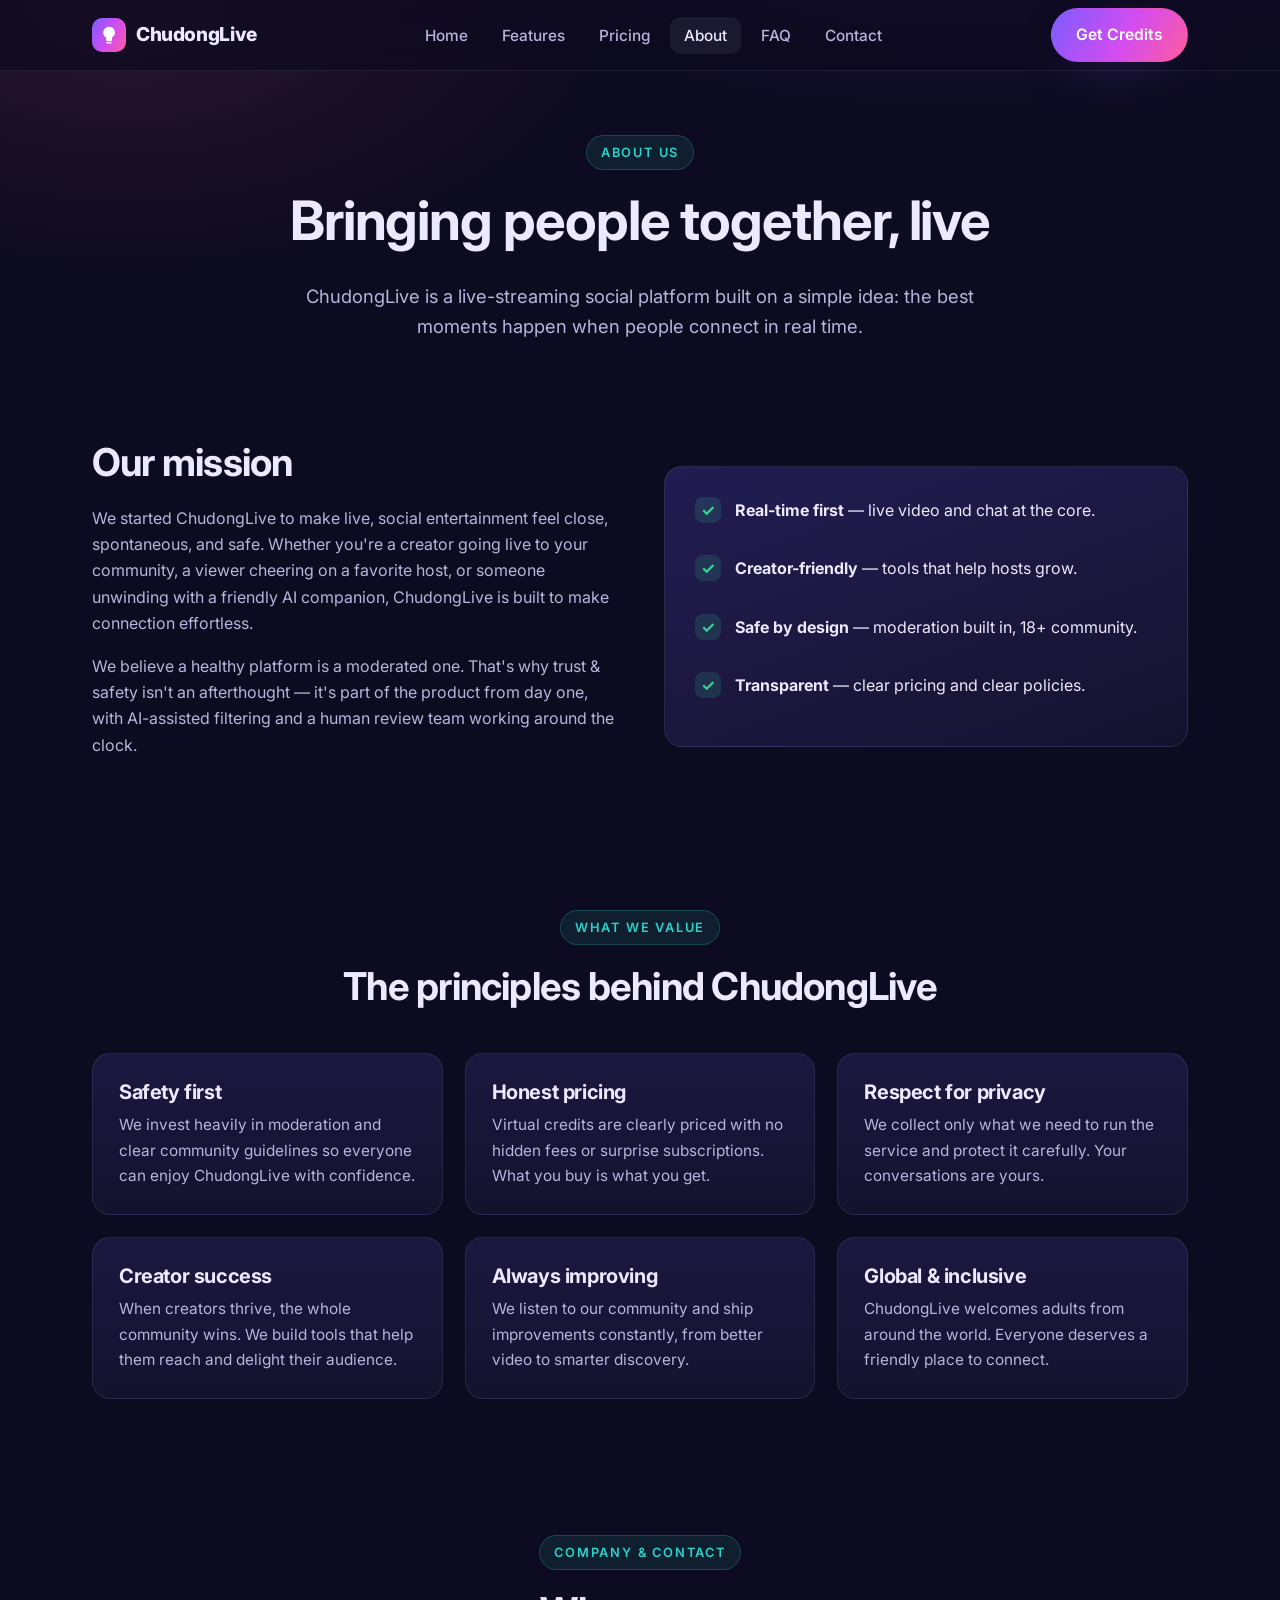
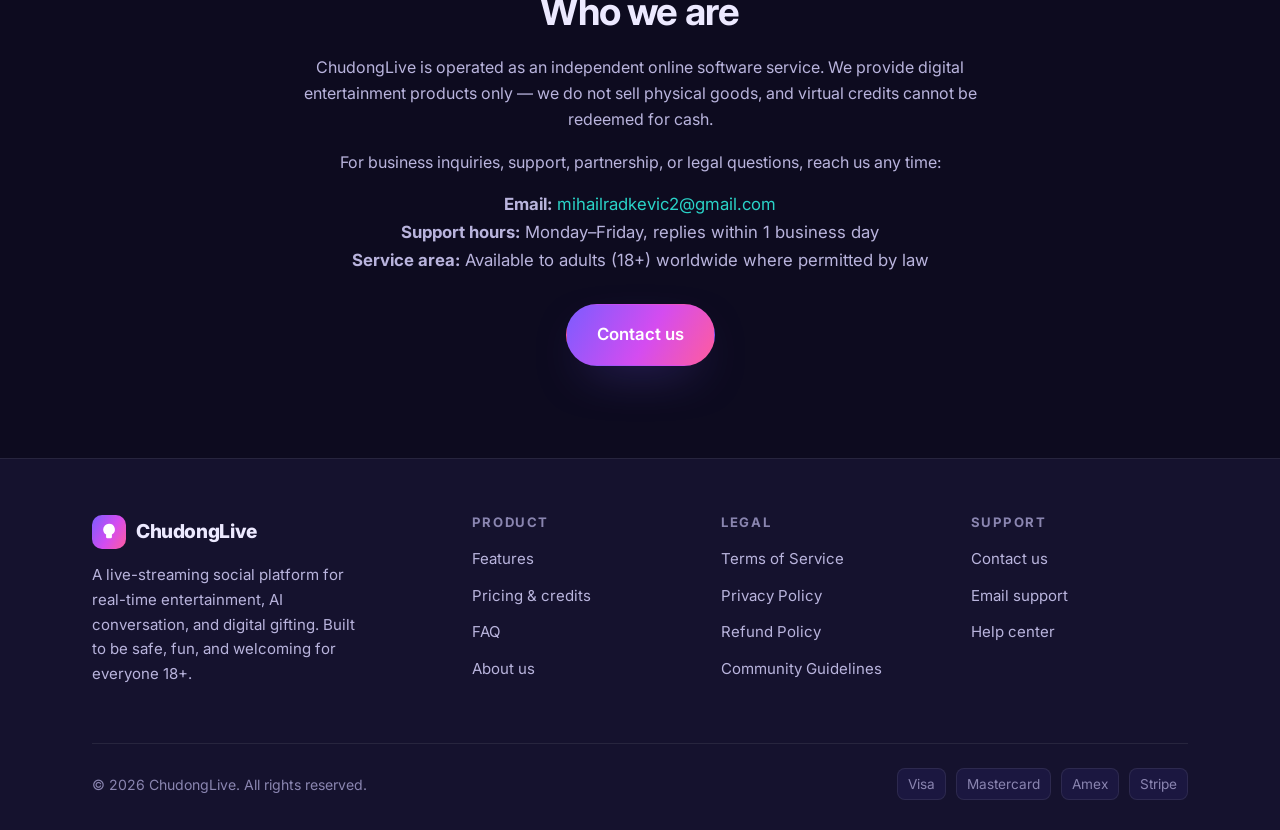
==== about.html @ c027ef61 "Initial commit: ChudongLive live-streaming platform website Static website for Stripe account review" ====
<!DOCTYPE html>
<html lang="en">
<head>
  <meta charset="UTF-8" />
  <meta name="viewport" content="width=device-width, initial-scale=1.0" />
  <title>About — ChudongLive</title>
  <meta name="description" content="Learn about ChudongLive — our mission to make live, social entertainment safe, fun, and welcoming, and how our virtual credit economy works." />
  <link rel="preconnect" href="https://fonts.googleapis.com" />
  <link rel="preconnect" href="https://fonts.gstatic.com" crossorigin />
  <link href="https://fonts.googleapis.com/css2?family=Inter:wght@400;500;600;700;800&display=swap" rel="stylesheet" />
  <link rel="stylesheet" href="css/styles.css" />
  <link rel="icon" href="assets/favicon.svg" type="image/svg+xml" />
</head>
<body>
  <header class="site-header">
    <div class="container">
      <nav class="nav">
        <a class="brand" href="index.html"><span class="logo-mark"><svg viewBox="0 0 24 24" fill="none"><path d="M12 2a7 7 0 0 0-7 7c0 2.6 1.4 4.9 3.5 6.1V18a1.5 1.5 0 0 0 1.5 1.5h4A1.5 1.5 0 0 0 15.5 18v-2.9A7 7 0 0 0 12 2Z" fill="#fff"/><path d="M9.5 21.5h5" stroke="#fff" stroke-width="1.6" stroke-linecap="round"/></svg></span>ChudongLive</a>
        <ul class="nav-links">
          <li><a href="index.html">Home</a></li>
          <li><a href="features.html">Features</a></li>
          <li><a href="pricing.html">Pricing</a></li>
          <li><a href="about.html">About</a></li>
          <li><a href="faq.html">FAQ</a></li>
          <li><a href="contact.html">Contact</a></li>
        </ul>
        <div class="nav-cta"><a href="pricing.html" class="btn btn-primary">Get Credits</a></div>
        <button class="nav-toggle" aria-label="Toggle menu"><svg viewBox="0 0 24 24" fill="none"><path d="M4 7h16M4 12h16M4 17h16" stroke="currentColor" stroke-width="2" stroke-linecap="round"/></svg></button>
      </nav>
    </div>
  </header>

  <section class="page-hero">
    <div class="container">
      <span class="eyebrow">About us</span>
      <h1>Bringing people together, live</h1>
      <p class="lead">ChudongLive is a live-streaming social platform built on a simple idea: the best moments happen when people connect in real time.</p>
    </div>
  </section>

  <section class="section-sm">
    <div class="container split">
      <div>
        <h2>Our mission</h2>
        <p>We started ChudongLive to make live, social entertainment feel close, spontaneous, and safe. Whether you're a creator going live to your community, a viewer cheering on a favorite host, or someone unwinding with a friendly AI companion, ChudongLive is built to make connection effortless.</p>
        <p>We believe a healthy platform is a moderated one. That's why trust &amp; safety isn't an afterthought — it's part of the product from day one, with AI-assisted filtering and a human review team working around the clock.</p>
      </div>
      <div class="feature-visual">
        <div class="value-row"><span class="check">✓</span><div><strong>Real-time first</strong> — live video and chat at the core.</div></div>
        <div class="value-row"><span class="check">✓</span><div><strong>Creator-friendly</strong> — tools that help hosts grow.</div></div>
        <div class="value-row"><span class="check">✓</span><div><strong>Safe by design</strong> — moderation built in, 18+ community.</div></div>
        <div class="value-row"><span class="check">✓</span><div><strong>Transparent</strong> — clear pricing and clear policies.</div></div>
      </div>
    </div>
  </section>

  <section class="section">
    <div class="container">
      <div class="center"><span class="eyebrow">What we value</span><h2>The principles behind ChudongLive</h2></div>
      <div class="grid grid-3" style="margin-top:44px">
        <div class="card"><h3>Safety first</h3><p>We invest heavily in moderation and clear community guidelines so everyone can enjoy ChudongLive with confidence.</p></div>
        <div class="card"><h3>Honest pricing</h3><p>Virtual credits are clearly priced with no hidden fees or surprise subscriptions. What you buy is what you get.</p></div>
        <div class="card"><h3>Respect for privacy</h3><p>We collect only what we need to run the service and protect it carefully. Your conversations are yours.</p></div>
        <div class="card"><h3>Creator success</h3><p>When creators thrive, the whole community wins. We build tools that help them reach and delight their audience.</p></div>
        <div class="card"><h3>Always improving</h3><p>We listen to our community and ship improvements constantly, from better video to smarter discovery.</p></div>
        <div class="card"><h3>Global &amp; inclusive</h3><p>ChudongLive welcomes adults from around the world. Everyone deserves a friendly place to connect.</p></div>
      </div>
    </div>
  </section>

  <section class="section-sm">
    <div class="container">
      <div class="center" style="max-width:720px;margin:0 auto">
        <span class="eyebrow">Company &amp; contact</span>
        <h2>Who we are</h2>
        <p>ChudongLive is operated as an independent online software service. We provide digital entertainment products only — we do not sell physical goods, and virtual credits cannot be redeemed for cash.</p>
        <p>For business inquiries, support, partnership, or legal questions, reach us any time:</p>
        <p style="font-size:1.05rem"><strong>Email:</strong> <a href="mailto:mihailradkevic2@gmail.com">mihailradkevic2@gmail.com</a><br>
        <strong>Support hours:</strong> Monday–Friday, replies within 1 business day<br>
        <strong>Service area:</strong> Available to adults (18+) worldwide where permitted by law</p>
        <a href="contact.html" class="btn btn-primary btn-lg" style="margin-top:14px">Contact us</a>
      </div>
    </div>
  </section>

  <footer class="site-footer">
    <div class="container">
      <div class="footer-grid">
        <div>
          <a class="brand" href="index.html" style="margin-bottom:14px"><span class="logo-mark"><svg viewBox="0 0 24 24" fill="none"><path d="M12 2a7 7 0 0 0-7 7c0 2.6 1.4 4.9 3.5 6.1V18a1.5 1.5 0 0 0 1.5 1.5h4A1.5 1.5 0 0 0 15.5 18v-2.9A7 7 0 0 0 12 2Z" fill="#fff"/></svg></span>ChudongLive</a>
          <p>A live-streaming social platform for real-time entertainment, AI conversation, and digital gifting. Built to be safe, fun, and welcoming for everyone 18+.</p>
        </div>
        <div><h4>Product</h4><ul><li><a href="features.html">Features</a></li><li><a href="pricing.html">Pricing &amp; credits</a></li><li><a href="faq.html">FAQ</a></li><li><a href="about.html">About us</a></li></ul></div>
        <div><h4>Legal</h4><ul><li><a href="terms.html">Terms of Service</a></li><li><a href="privacy.html">Privacy Policy</a></li><li><a href="refund.html">Refund Policy</a></li><li><a href="guidelines.html">Community Guidelines</a></li></ul></div>
        <div><h4>Support</h4><ul><li><a href="contact.html">Contact us</a></li><li><a href="mailto:mihailradkevic2@gmail.com">Email support</a></li><li><a href="faq.html">Help center</a></li></ul></div>
      </div>
      <div class="footer-bottom">
        <p>© <span data-year>2026</span> ChudongLive. All rights reserved.</p>
        <div class="pay"><span>Visa</span><span>Mastercard</span><span>Amex</span><span>Stripe</span></div>
      </div>
    </div>
  </footer>
  <script src="js/main.js"></script>
</body>
</html>
---- css/styles.css ----
/* ==========================================================================
   LumiLive — global styles
   ========================================================================== */

:root {
  --bg:        #0d0b1f;
  --bg-soft:   #15122e;
  --surface:   #1b1740;
  --surface-2: #221d52;
  --border:    rgba(255, 255, 255, 0.08);
  --text:      #ece9ff;
  --text-soft: #b9b4dd;
  --muted:     #8a85b0;
  --brand:     #7c5cff;
  --brand-2:   #d44cf0;
  --accent:    #2ad3c8;
  --pink:      #ff5c9d;
  --gold:      #ffce5c;
  --success:   #36d39a;
  --danger:    #ff6b6b;
  --grad:      linear-gradient(120deg, #7c5cff 0%, #d44cf0 55%, #ff5c9d 100%);
  --grad-soft: linear-gradient(120deg, rgba(124,92,255,.16), rgba(212,76,240,.16));
  --radius:    18px;
  --radius-sm: 12px;
  --shadow:    0 18px 50px -22px rgba(124, 92, 255, .55);
  --maxw:      1140px;
  --font: "Inter", system-ui, -apple-system, "Segoe UI", Roboto, Helvetica, Arial, sans-serif;
}

* { box-sizing: border-box; }

html { scroll-behavior: smooth; }

body {
  margin: 0;
  font-family: var(--font);
  background: radial-gradient(1200px 600px at 75% -10%, rgba(124,92,255,.22), transparent 60%),
              radial-gradient(900px 500px at 10% 0%, rgba(255,92,157,.12), transparent 55%),
              var(--bg);
  color: var(--text);
  line-height: 1.65;
  -webkit-font-smoothing: antialiased;
}

a { color: var(--accent); text-decoration: none; }
a:hover { text-decoration: underline; }

img { max-width: 100%; display: block; }

h1, h2, h3, h4 { line-height: 1.2; margin: 0 0 .5em; font-weight: 700; letter-spacing: -.02em; }
h1 { font-size: clamp(2.1rem, 5vw, 3.4rem); }
h2 { font-size: clamp(1.6rem, 3.4vw, 2.4rem); }
h3 { font-size: 1.25rem; }
p  { margin: 0 0 1rem; color: var(--text-soft); }

.container { width: 100%; max-width: var(--maxw); margin: 0 auto; padding: 0 22px; }
.section { padding: 84px 0; }
.section-sm { padding: 52px 0; }
.center { text-align: center; }
.muted { color: var(--muted); }
.lead { font-size: 1.15rem; color: var(--text-soft); max-width: 680px; }
.center .lead { margin-left: auto; margin-right: auto; }

.eyebrow {
  display: inline-block;
  font-size: .8rem; font-weight: 600; letter-spacing: .14em; text-transform: uppercase;
  color: var(--accent);
  background: rgba(42, 211, 200, .1);
  border: 1px solid rgba(42, 211, 200, .22);
  padding: 6px 14px; border-radius: 999px; margin-bottom: 18px;
}

.gradient-text {
  background: var(--grad);
  -webkit-background-clip: text; background-clip: text; color: transparent;
}

/* ---------- Buttons ---------- */
.btn {
  display: inline-flex; align-items: center; gap: 8px;
  font-weight: 600; font-size: .98rem;
  padding: 13px 24px; border-radius: 999px;
  border: 1px solid transparent; cursor: pointer;
  transition: transform .15s ease, box-shadow .2s ease, background .2s ease;
  text-decoration: none;
}
.btn:hover { text-decoration: none; transform: translateY(-2px); }
.btn-primary { background: var(--grad); color: #fff; box-shadow: var(--shadow); }
.btn-ghost { background: rgba(255,255,255,.04); color: var(--text); border-color: var(--border); }
.btn-ghost:hover { background: rgba(255,255,255,.08); }
.btn-lg { padding: 16px 30px; font-size: 1.05rem; }
.btn-block { display: flex; width: 100%; justify-content: center; }

/* ---------- Header ---------- */
.site-header {
  position: sticky; top: 0; z-index: 50;
  backdrop-filter: blur(14px);
  background: rgba(13, 11, 31, .72);
  border-bottom: 1px solid var(--border);
}
.nav { display: flex; align-items: center; justify-content: space-between; height: 70px; }
.brand { display: flex; align-items: center; gap: 10px; font-weight: 800; font-size: 1.2rem; color: var(--text); letter-spacing: -.02em; }
.brand:hover { text-decoration: none; }
.brand .logo-mark {
  width: 34px; height: 34px; border-radius: 10px; background: var(--grad);
  display: grid; place-items: center; box-shadow: var(--shadow);
}
.brand .logo-mark svg { width: 20px; height: 20px; }
.nav-links { display: flex; align-items: center; gap: 6px; list-style: none; margin: 0; padding: 0; }
.nav-links a {
  color: var(--text-soft); padding: 9px 14px; border-radius: 10px; font-weight: 500; font-size: .96rem;
}
.nav-links a:hover { color: var(--text); background: rgba(255,255,255,.05); text-decoration: none; }
.nav-cta { display: flex; align-items: center; gap: 10px; }
.nav-toggle { display: none; background: none; border: 0; color: var(--text); cursor: pointer; padding: 8px; }
.nav-toggle svg { width: 26px; height: 26px; }

/* ---------- Hero ---------- */
.hero { padding: 76px 0 64px; position: relative; overflow: hidden; }
.hero-grid { display: grid; grid-template-columns: 1.05fr .95fr; gap: 56px; align-items: center; }
.hero h1 { margin-bottom: 18px; }
.hero p.lead { margin-bottom: 28px; }
.hero-cta { display: flex; gap: 14px; flex-wrap: wrap; margin-bottom: 26px; }
.hero-stats { display: flex; gap: 30px; flex-wrap: wrap; }
.hero-stats .stat strong { display: block; font-size: 1.5rem; color: var(--text); }
.hero-stats .stat span { font-size: .85rem; color: var(--muted); }

.phone-mock {
  position: relative; width: 300px; max-width: 100%; margin: 0 auto;
  border-radius: 34px; padding: 14px;
  background: linear-gradient(160deg, #2a2358, #171338);
  border: 1px solid var(--border);
  box-shadow: 0 40px 80px -30px rgba(124,92,255,.6);
}
.phone-screen {
  border-radius: 24px; overflow: hidden; background: #0b0920; aspect-ratio: 9/18;
  display: flex; flex-direction: column; position: relative;
}
.phone-live {
  flex: 1; background:
    radial-gradient(120px 120px at 60% 35%, rgba(255,92,157,.5), transparent 70%),
    radial-gradient(160px 160px at 30% 70%, rgba(124,92,255,.45), transparent 70%),
    linear-gradient(180deg, #241a48, #120e2c);
  position: relative; padding: 14px;
}
.live-badge {
  display: inline-flex; align-items: center; gap: 6px; background: var(--pink); color: #fff;
  font-size: .68rem; font-weight: 700; padding: 4px 9px; border-radius: 999px; letter-spacing: .04em;
}
.live-badge::before { content: ""; width: 7px; height: 7px; border-radius: 50%; background: #fff; }
.viewers { float: right; font-size: .72rem; background: rgba(0,0,0,.4); padding: 4px 9px; border-radius: 999px; color: #fff; }
.gift-bubbles { position: absolute; bottom: 70px; left: 14px; display: flex; flex-direction: column; gap: 8px; }
.gift-bubbles span {
  background: rgba(0,0,0,.42); border: 1px solid var(--border); color: #fff;
  font-size: .7rem; padding: 5px 10px; border-radius: 999px; backdrop-filter: blur(4px);
}
.phone-bar {
  display: flex; align-items: center; gap: 8px; padding: 12px 14px; background: rgba(0,0,0,.35);
}
.phone-bar .pill { flex: 1; height: 30px; border-radius: 999px; background: rgba(255,255,255,.1); }
.phone-bar .send { width: 30px; height: 30px; border-radius: 50%; background: var(--grad); }

/* ---------- Marquee ---------- */
.trust { border-top: 1px solid var(--border); border-bottom: 1px solid var(--border); background: rgba(255,255,255,.015); }
.trust .container { display: flex; align-items: center; justify-content: space-between; gap: 24px; flex-wrap: wrap; padding-top: 22px; padding-bottom: 22px; }
.trust span { color: var(--muted); font-size: .92rem; }
.trust .badges { display: flex; gap: 26px; flex-wrap: wrap; align-items: center; }
.trust .badges b { color: var(--text-soft); font-weight: 600; display: inline-flex; gap: 8px; align-items: center; }

/* ---------- Cards / grids ---------- */
.grid { display: grid; gap: 22px; }
.grid-2 { grid-template-columns: repeat(2, 1fr); }
.grid-3 { grid-template-columns: repeat(3, 1fr); }
.grid-4 { grid-template-columns: repeat(4, 1fr); }

.card {
  background: linear-gradient(180deg, var(--surface), var(--bg-soft));
  border: 1px solid var(--border); border-radius: var(--radius);
  padding: 26px; transition: transform .2s ease, border-color .2s ease;
}
.card:hover { transform: translateY(-4px); border-color: rgba(124,92,255,.4); }
.card .icon {
  width: 48px; height: 48px; border-radius: 12px; display: grid; place-items: center;
  background: var(--grad-soft); border: 1px solid var(--border); margin-bottom: 16px;
}
.card .icon svg { width: 24px; height: 24px; color: var(--accent); }
.card h3 { margin-bottom: 8px; }
.card p { margin: 0; font-size: .96rem; }

/* ---------- Steps ---------- */
.steps { counter-reset: step; }
.step { position: relative; padding-left: 58px; }
.step::before {
  counter-increment: step; content: counter(step);
  position: absolute; left: 0; top: 0; width: 40px; height: 40px; border-radius: 12px;
  background: var(--grad); color: #fff; font-weight: 700; display: grid; place-items: center;
}

/* ---------- Pricing ---------- */
.price-grid { display: grid; grid-template-columns: repeat(4, 1fr); gap: 20px; }
.price-card {
  background: linear-gradient(180deg, var(--surface), var(--bg-soft));
  border: 1px solid var(--border); border-radius: var(--radius); padding: 28px 24px; position: relative; text-align: center;
}
.price-card.popular { border-color: rgba(124,92,255,.6); box-shadow: var(--shadow); }
.price-card .tag {
  position: absolute; top: -12px; left: 50%; transform: translateX(-50%);
  background: var(--grad); color: #fff; font-size: .72rem; font-weight: 700; padding: 5px 14px; border-radius: 999px; letter-spacing: .04em;
}
.price-card .coins { font-size: 2rem; font-weight: 800; color: var(--text); }
.price-card .coins small { display:block; font-size: .8rem; color: var(--muted); font-weight: 500; letter-spacing: .1em; text-transform: uppercase; margin-bottom: 4px; }
.price-card .usd { font-size: 1.5rem; font-weight: 700; margin: 14px 0 4px; }
.price-card .per { font-size: .82rem; color: var(--muted); margin-bottom: 18px; }
.price-card ul { list-style: none; padding: 0; margin: 0 0 22px; text-align: left; }
.price-card ul li { padding: 7px 0 7px 26px; position: relative; font-size: .92rem; color: var(--text-soft); }
.price-card ul li::before { content: "✓"; position: absolute; left: 0; color: var(--success); font-weight: 700; }

.note {
  margin-top: 28px; padding: 18px 20px; border-radius: var(--radius-sm);
  background: rgba(255, 206, 92, .07); border: 1px solid rgba(255, 206, 92, .25); color: var(--text-soft); font-size: .92rem;
}
.note strong { color: var(--gold); }

/* ---------- FAQ ---------- */
.faq-item { border: 1px solid var(--border); border-radius: var(--radius-sm); margin-bottom: 14px; background: var(--surface); overflow: hidden; }
.faq-item summary {
  cursor: pointer; padding: 18px 22px; font-weight: 600; color: var(--text); list-style: none;
  display: flex; justify-content: space-between; align-items: center; gap: 16px;
}
.faq-item summary::-webkit-details-marker { display: none; }
.faq-item summary::after { content: "+"; font-size: 1.4rem; color: var(--accent); transition: transform .2s; }
.faq-item[open] summary::after { transform: rotate(45deg); }
.faq-item .faq-body { padding: 0 22px 20px; color: var(--text-soft); }
.faq-item .faq-body p { margin: 0; }

/* ---------- CTA band ---------- */
.cta-band {
  background: var(--grad); border-radius: 26px; padding: 56px 40px; text-align: center; position: relative; overflow: hidden;
}
.cta-band h2 { color: #fff; }
.cta-band p { color: rgba(255,255,255,.9); max-width: 560px; margin: 0 auto 26px; }
.cta-band .btn-ghost { background: rgba(255,255,255,.15); color: #fff; border-color: rgba(255,255,255,.3); }
.cta-band .btn-primary { background: #fff; color: #2a1a5e; box-shadow: none; }

/* ---------- Legal / long-form ---------- */
.legal { max-width: 820px; }
.legal h1 { margin-bottom: 8px; }
.legal .updated { color: var(--muted); font-size: .9rem; margin-bottom: 36px; }
.legal h2 { font-size: 1.35rem; margin-top: 40px; }
.legal h3 { font-size: 1.08rem; margin-top: 24px; }
.legal p, .legal li { color: var(--text-soft); }
.legal ul, .legal ol { padding-left: 20px; }
.legal li { margin-bottom: 8px; }
.legal table { width: 100%; border-collapse: collapse; margin: 18px 0; }
.legal th, .legal td { border: 1px solid var(--border); padding: 11px 14px; text-align: left; font-size: .94rem; }
.legal th { background: var(--surface); color: var(--text); }
.toc { background: var(--surface); border: 1px solid var(--border); border-radius: var(--radius-sm); padding: 20px 24px; margin-bottom: 36px; }
.toc strong { display: block; margin-bottom: 8px; }
.toc ul { columns: 2; list-style: none; padding: 0; margin: 0; }
.toc li { margin-bottom: 6px; }

/* ---------- Contact ---------- */
.contact-grid { display: grid; grid-template-columns: 1fr 1fr; gap: 40px; align-items: start; }
.field { margin-bottom: 18px; }
.field label { display: block; font-size: .9rem; font-weight: 600; margin-bottom: 7px; color: var(--text); }
.field input, .field textarea, .field select {
  width: 100%; padding: 13px 15px; border-radius: var(--radius-sm);
  background: var(--bg-soft); border: 1px solid var(--border); color: var(--text); font: inherit; font-size: .96rem;
}
.field input:focus, .field textarea:focus, .field select:focus { outline: 2px solid var(--brand); border-color: transparent; }
.field textarea { min-height: 130px; resize: vertical; }
.contact-info .info-row { display: flex; gap: 14px; margin-bottom: 22px; align-items: flex-start; }
.contact-info .info-row .ic { width: 42px; height: 42px; border-radius: 12px; background: var(--grad-soft); border: 1px solid var(--border); display: grid; place-items: center; flex-shrink: 0; }
.contact-info .info-row .ic svg { width: 20px; height: 20px; color: var(--accent); }
.form-msg { display:none; padding: 14px 16px; border-radius: var(--radius-sm); background: rgba(54,211,154,.12); border: 1px solid rgba(54,211,154,.4); color: var(--success); margin-top: 8px; }

/* ---------- Footer ---------- */
.site-footer { border-top: 1px solid var(--border); background: var(--bg-soft); padding: 56px 0 30px; margin-top: 40px; }
.footer-grid { display: grid; grid-template-columns: 1.6fr 1fr 1fr 1fr; gap: 32px; margin-bottom: 40px; }
.footer-grid h4 { font-size: .82rem; text-transform: uppercase; letter-spacing: .12em; color: var(--muted); margin-bottom: 14px; }
.footer-grid ul { list-style: none; padding: 0; margin: 0; }
.footer-grid ul li { margin-bottom: 10px; }
.footer-grid ul li a { color: var(--text-soft); font-size: .94rem; }
.footer-grid ul li a:hover { color: var(--text); }
.footer-grid p { font-size: .94rem; max-width: 280px; }
.footer-bottom { border-top: 1px solid var(--border); padding-top: 24px; display: flex; justify-content: space-between; gap: 16px; flex-wrap: wrap; align-items: center; }
.footer-bottom p { margin: 0; font-size: .88rem; color: var(--muted); }
.footer-bottom .pay { display: flex; gap: 10px; align-items: center; color: var(--muted); font-size: .85rem; }
.footer-bottom .pay span { padding: 4px 10px; border: 1px solid var(--border); border-radius: 8px; background: var(--surface); }

/* ---------- Page hero (interior) ---------- */
.page-hero { padding: 64px 0 30px; text-align: center; }
.page-hero .lead { margin-left: auto; margin-right: auto; }

/* ---------- Misc ---------- */
.pill-list { display: flex; flex-wrap: wrap; gap: 10px; list-style: none; padding: 0; margin: 18px 0 0; }
.pill-list li { background: var(--surface); border: 1px solid var(--border); padding: 8px 16px; border-radius: 999px; font-size: .9rem; color: var(--text-soft); }
.split { display: grid; grid-template-columns: 1fr 1fr; gap: 48px; align-items: center; }
.feature-visual { border-radius: var(--radius); border: 1px solid var(--border); background: linear-gradient(160deg, var(--surface-2), var(--bg-soft)); padding: 30px; min-height: 280px; display: flex; flex-direction: column; justify-content: center; gap: 14px; }
.chat-line { display: flex; gap: 10px; align-items: flex-start; }
.chat-line .av { width: 34px; height: 34px; border-radius: 50%; flex-shrink: 0; background: var(--grad); }
.chat-line.ai .av { background: linear-gradient(135deg, var(--accent), var(--brand)); }
.chat-line .bubble { background: var(--surface); border: 1px solid var(--border); border-radius: 14px; padding: 10px 14px; font-size: .92rem; color: var(--text-soft); }
.chat-line.me { flex-direction: row-reverse; }
.chat-line.me .bubble { background: var(--grad-soft); border-color: rgba(124,92,255,.3); }

.value-row { display:flex; gap:14px; margin-bottom: 18px; }
.value-row .check { width: 26px; height: 26px; border-radius: 8px; background: rgba(54,211,154,.15); color: var(--success); display: grid; place-items: center; flex-shrink: 0; font-weight: 700; }

/* ---------- Responsive ---------- */
@media (max-width: 920px) {
  .hero-grid, .split, .contact-grid { grid-template-columns: 1fr; }
  .hero-mock { order: -1; }
  .grid-3, .grid-4, .price-grid { grid-template-columns: repeat(2, 1fr); }
  .footer-grid { grid-template-columns: 1fr 1fr; }
  .toc ul { columns: 1; }
}
@media (max-width: 640px) {
  .nav-links { display: none; }
  .nav-toggle { display: block; }
  .nav.open .nav-links {
    display: flex; flex-direction: column; align-items: stretch; position: absolute; top: 70px; left: 0; right: 0;
    background: var(--bg-soft); border-bottom: 1px solid var(--border); padding: 14px 22px; gap: 4px;
  }
  .grid-2, .grid-3, .grid-4, .price-grid { grid-template-columns: 1fr; }
  .footer-grid { grid-template-columns: 1fr; }
  .section { padding: 60px 0; }
  .cta-band { padding: 40px 22px; }
}
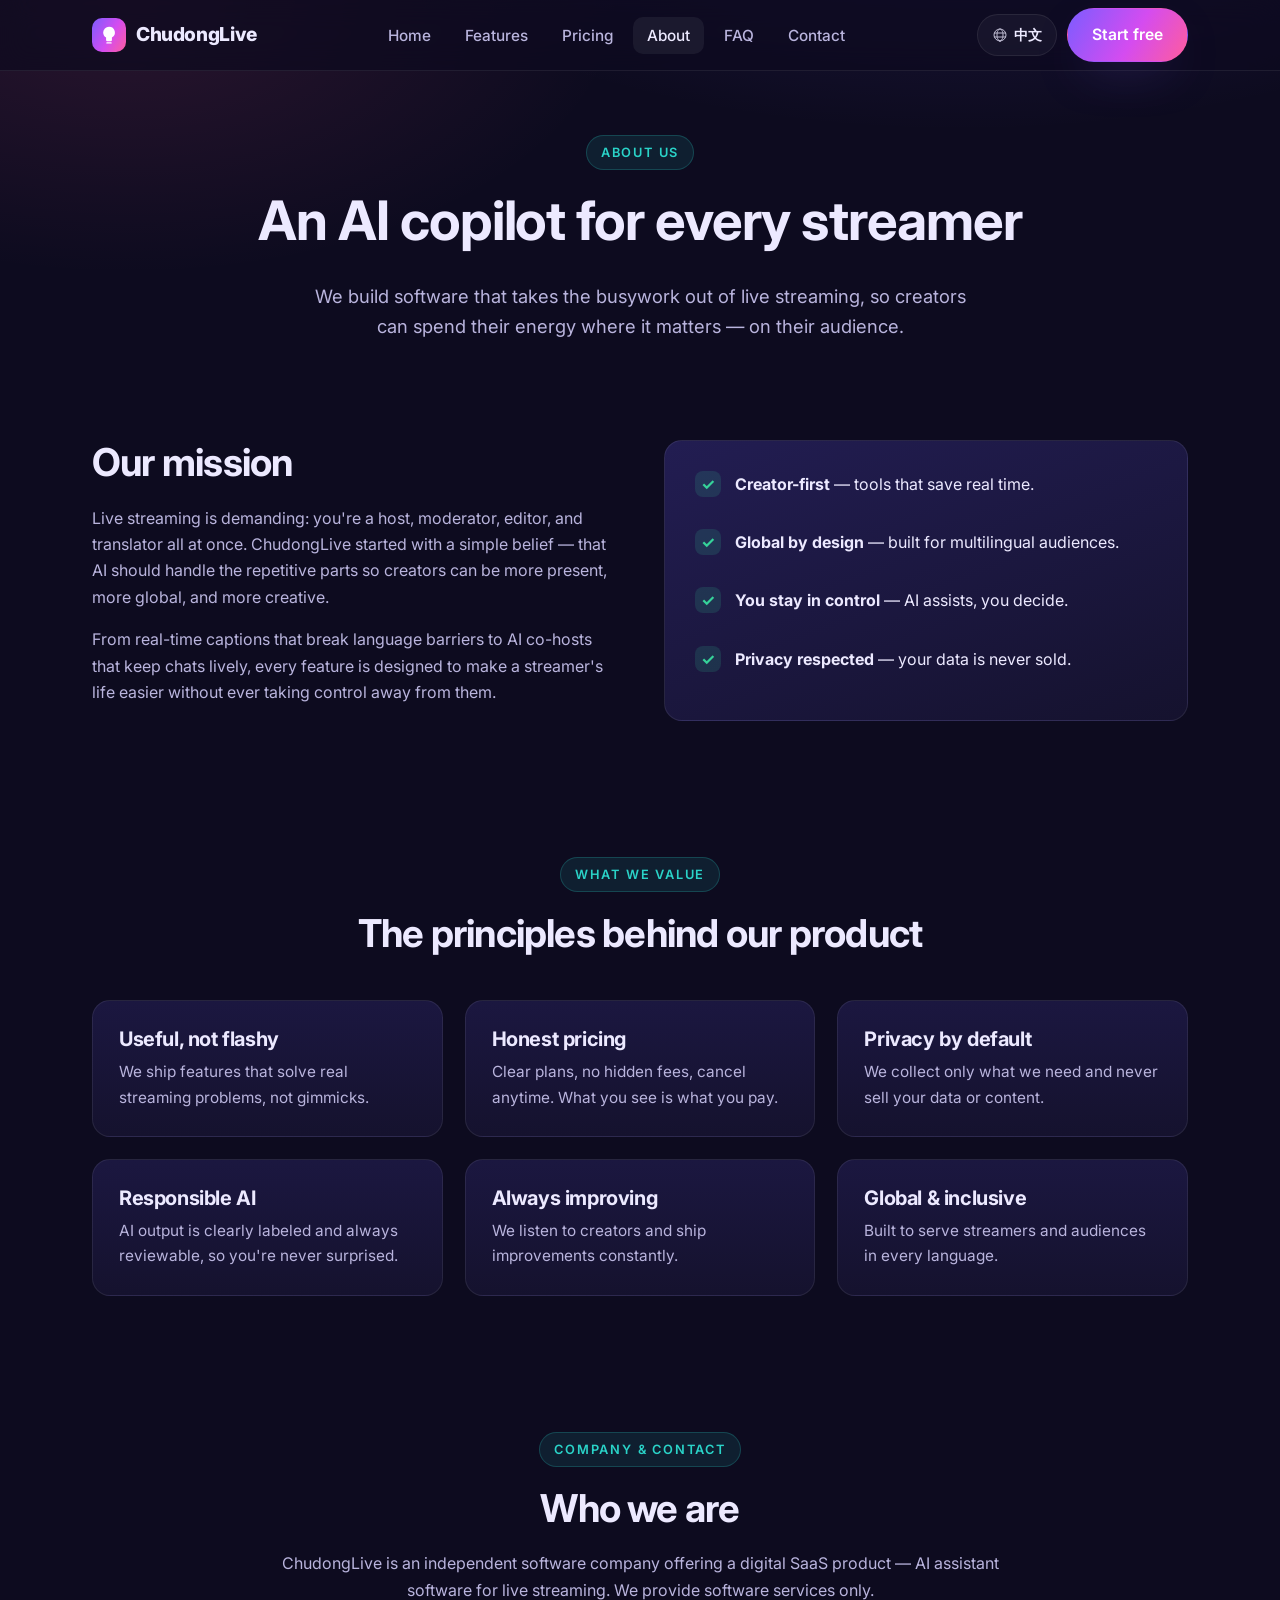
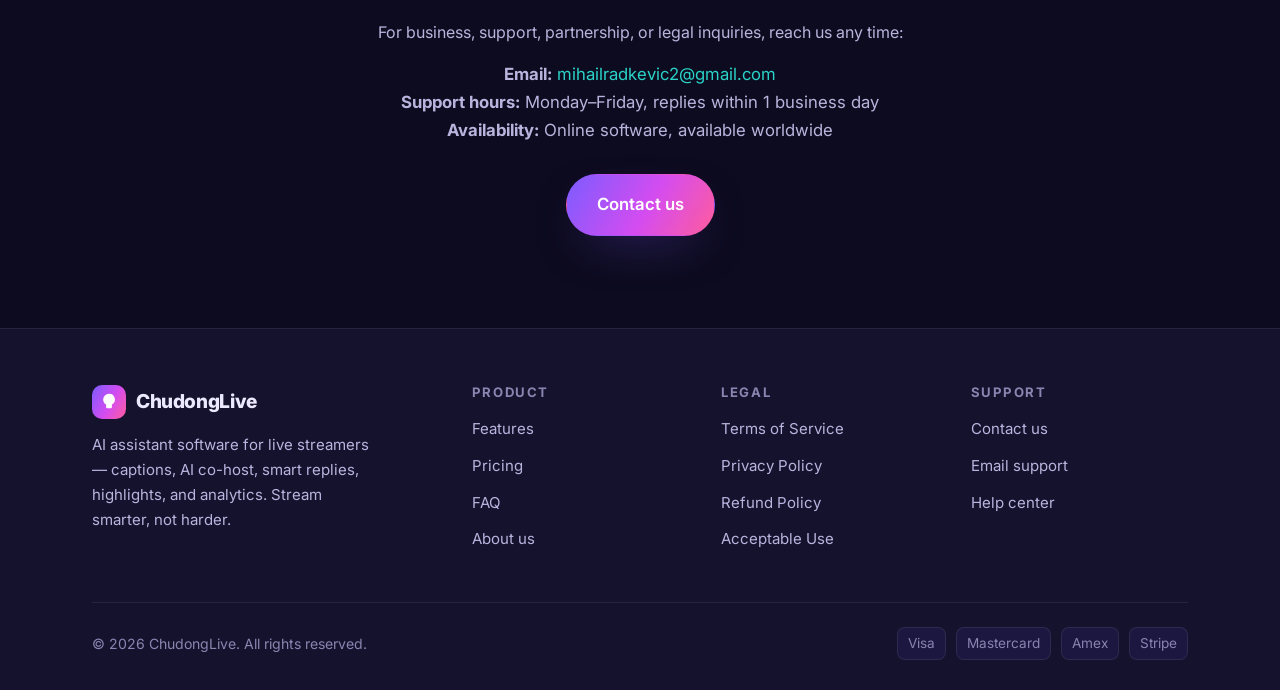
==== commit 88ca7a5a: "Reposition as AI live-streaming assistant software + add bilingual (zh/en) support Repurpose the sit" ====
--- a/about.html
+++ b/about.html
@@ -3,8 +3,9 @@
 <head>
   <meta charset="UTF-8" />
   <meta name="viewport" content="width=device-width, initial-scale=1.0" />
-  <title>About — ChudongLive</title>
-  <meta name="description" content="Learn about ChudongLive — our mission to make live, social entertainment safe, fun, and welcoming, and how our virtual credit economy works." />
+  <script>(function(){try{var l=localStorage.getItem('lang')||((navigator.language||'').toLowerCase().indexOf('zh')===0?'zh':'en');l=l==='zh'?'zh':'en';document.documentElement.setAttribute('data-lang',l);document.documentElement.setAttribute('lang',l==='zh'?'zh-CN':'en');}catch(e){document.documentElement.setAttribute('data-lang','en');}})();</script>
+  <title>About — ChudongLive | 关于 — AI 直播助手</title>
+  <meta name="description" content="About ChudongLive — our mission to give every live streamer an AI copilot. | 关于 ChudongLive,以及我们的使命。" />
   <link rel="preconnect" href="https://fonts.googleapis.com" />
   <link rel="preconnect" href="https://fonts.gstatic.com" crossorigin />
   <link href="https://fonts.googleapis.com/css2?family=Inter:wght@400;500;600;700;800&display=swap" rel="stylesheet" />
@@ -17,53 +18,56 @@
       <nav class="nav">
         <a class="brand" href="index.html"><span class="logo-mark"><svg viewBox="0 0 24 24" fill="none"><path d="M12 2a7 7 0 0 0-7 7c0 2.6 1.4 4.9 3.5 6.1V18a1.5 1.5 0 0 0 1.5 1.5h4A1.5 1.5 0 0 0 15.5 18v-2.9A7 7 0 0 0 12 2Z" fill="#fff"/><path d="M9.5 21.5h5" stroke="#fff" stroke-width="1.6" stroke-linecap="round"/></svg></span>ChudongLive</a>
         <ul class="nav-links">
-          <li><a href="index.html">Home</a></li>
-          <li><a href="features.html">Features</a></li>
-          <li><a href="pricing.html">Pricing</a></li>
-          <li><a href="about.html">About</a></li>
-          <li><a href="faq.html">FAQ</a></li>
-          <li><a href="contact.html">Contact</a></li>
+          <li><a href="index.html"><span class="lx-en">Home</span><span class="lx-zh">首页</span></a></li>
+          <li><a href="features.html"><span class="lx-en">Features</span><span class="lx-zh">功能</span></a></li>
+          <li><a href="pricing.html"><span class="lx-en">Pricing</span><span class="lx-zh">定价</span></a></li>
+          <li><a href="about.html"><span class="lx-en">About</span><span class="lx-zh">关于</span></a></li>
+          <li><a href="faq.html"><span class="lx-en">FAQ</span><span class="lx-zh">常见问题</span></a></li>
+          <li><a href="contact.html"><span class="lx-en">Contact</span><span class="lx-zh">联系</span></a></li>
         </ul>
-        <div class="nav-cta"><a href="pricing.html" class="btn btn-primary">Get Credits</a></div>
-        <button class="nav-toggle" aria-label="Toggle menu"><svg viewBox="0 0 24 24" fill="none"><path d="M4 7h16M4 12h16M4 17h16" stroke="currentColor" stroke-width="2" stroke-linecap="round"/></svg></button>
+        <div class="nav-cta">
+          <button class="lang-toggle" data-lang-toggle aria-label="Switch language / 切换语言"><svg viewBox="0 0 24 24" fill="none"><path d="M12 21a9 9 0 1 0 0-18 9 9 0 0 0 0 18Zm0 0c2.5 0 4.5-4 4.5-9S14.5 3 12 3 7.5 7 7.5 12s2 9 4.5 9ZM3.5 9h17M3.5 15h17" stroke="currentColor" stroke-width="1.5" stroke-linecap="round"/></svg><span class="lx-en">中文</span><span class="lx-zh">EN</span></button>
+          <a href="pricing.html" class="btn btn-primary"><span class="lx-en">Start free</span><span class="lx-zh">免费试用</span></a>
+        </div>
+        <button class="nav-toggle" aria-label="Menu"><svg viewBox="0 0 24 24" fill="none"><path d="M4 7h16M4 12h16M4 17h16" stroke="currentColor" stroke-width="2" stroke-linecap="round"/></svg></button>
       </nav>
     </div>
   </header>
 
   <section class="page-hero">
     <div class="container">
-      <span class="eyebrow">About us</span>
-      <h1>Bringing people together, live</h1>
-      <p class="lead">ChudongLive is a live-streaming social platform built on a simple idea: the best moments happen when people connect in real time.</p>
+      <span class="eyebrow"><span class="lx-en">About us</span><span class="lx-zh">关于我们</span></span>
+      <h1><span class="lx-en">An AI copilot for every streamer</span><span class="lx-zh">让每位主播都有 AI 助手</span></h1>
+      <p class="lead"><span class="lx-en">We build software that takes the busywork out of live streaming, so creators can spend their energy where it matters — on their audience.</span><span class="lx-zh">我们打造的软件帮主播摆脱繁琐的工作,让创作者把精力放在最重要的事 —— 观众身上。</span></p>
     </div>
   </section>
 
   <section class="section-sm">
     <div class="container split">
       <div>
-        <h2>Our mission</h2>
-        <p>We started ChudongLive to make live, social entertainment feel close, spontaneous, and safe. Whether you're a creator going live to your community, a viewer cheering on a favorite host, or someone unwinding with a friendly AI companion, ChudongLive is built to make connection effortless.</p>
-        <p>We believe a healthy platform is a moderated one. That's why trust &amp; safety isn't an afterthought — it's part of the product from day one, with AI-assisted filtering and a human review team working around the clock.</p>
+        <h2><span class="lx-en">Our mission</span><span class="lx-zh">我们的使命</span></h2>
+        <p><span class="lx-en">Live streaming is demanding: you're a host, moderator, editor, and translator all at once. ChudongLive started with a simple belief — that AI should handle the repetitive parts so creators can be more present, more global, and more creative.</span><span class="lx-zh">直播很辛苦:你要同时是主持人、管理员、剪辑师和翻译。ChudongLive 源于一个简单的信念 —— AI 应当承担重复性的工作,让创作者更专注、更国际化、更有创造力。</span></p>
+        <p><span class="lx-en">From real-time captions that break language barriers to AI co-hosts that keep chats lively, every feature is designed to make a streamer's life easier without ever taking control away from them.</span><span class="lx-zh">从打破语言障碍的实时字幕,到让弹幕保持活跃的 AI 数字人,每一项功能都旨在让主播更省心,同时始终把掌控权留给主播本人。</span></p>
       </div>
       <div class="feature-visual">
-        <div class="value-row"><span class="check">✓</span><div><strong>Real-time first</strong> — live video and chat at the core.</div></div>
-        <div class="value-row"><span class="check">✓</span><div><strong>Creator-friendly</strong> — tools that help hosts grow.</div></div>
-        <div class="value-row"><span class="check">✓</span><div><strong>Safe by design</strong> — moderation built in, 18+ community.</div></div>
-        <div class="value-row"><span class="check">✓</span><div><strong>Transparent</strong> — clear pricing and clear policies.</div></div>
+        <div class="value-row"><span class="check">✓</span><div><span class="lx-en"><strong>Creator-first</strong> — tools that save real time.</span><span class="lx-zh"><strong>以创作者为先</strong> —— 真正帮你省时间的工具。</span></div></div>
+        <div class="value-row"><span class="check">✓</span><div><span class="lx-en"><strong>Global by design</strong> — built for multilingual audiences.</span><span class="lx-zh"><strong>天生全球化</strong> —— 为多语言观众而生。</span></div></div>
+        <div class="value-row"><span class="check">✓</span><div><span class="lx-en"><strong>You stay in control</strong> — AI assists, you decide.</span><span class="lx-zh"><strong>你始终掌控</strong> —— AI 辅助,你来决定。</span></div></div>
+        <div class="value-row"><span class="check">✓</span><div><span class="lx-en"><strong>Privacy respected</strong> — your data is never sold.</span><span class="lx-zh"><strong>尊重隐私</strong> —— 绝不出售你的数据。</span></div></div>
       </div>
     </div>
   </section>
 
   <section class="section">
     <div class="container">
-      <div class="center"><span class="eyebrow">What we value</span><h2>The principles behind ChudongLive</h2></div>
+      <div class="center"><span class="eyebrow"><span class="lx-en">What we value</span><span class="lx-zh">我们的价值观</span></span><h2><span class="lx-en">The principles behind our product</span><span class="lx-zh">产品背后的原则</span></h2></div>
       <div class="grid grid-3" style="margin-top:44px">
-        <div class="card"><h3>Safety first</h3><p>We invest heavily in moderation and clear community guidelines so everyone can enjoy ChudongLive with confidence.</p></div>
-        <div class="card"><h3>Honest pricing</h3><p>Virtual credits are clearly priced with no hidden fees or surprise subscriptions. What you buy is what you get.</p></div>
-        <div class="card"><h3>Respect for privacy</h3><p>We collect only what we need to run the service and protect it carefully. Your conversations are yours.</p></div>
-        <div class="card"><h3>Creator success</h3><p>When creators thrive, the whole community wins. We build tools that help them reach and delight their audience.</p></div>
-        <div class="card"><h3>Always improving</h3><p>We listen to our community and ship improvements constantly, from better video to smarter discovery.</p></div>
-        <div class="card"><h3>Global &amp; inclusive</h3><p>ChudongLive welcomes adults from around the world. Everyone deserves a friendly place to connect.</p></div>
+        <div class="card"><h3><span class="lx-en">Useful, not flashy</span><span class="lx-zh">实用至上</span></h3><p><span class="lx-en">We ship features that solve real streaming problems, not gimmicks.</span><span class="lx-zh">我们做的是解决真实直播问题的功能,而非噱头。</span></p></div>
+        <div class="card"><h3><span class="lx-en">Honest pricing</span><span class="lx-zh">诚实定价</span></h3><p><span class="lx-en">Clear plans, no hidden fees, cancel anytime. What you see is what you pay.</span><span class="lx-zh">方案清晰、没有隐藏费用、随时可取消。所见即所付。</span></p></div>
+        <div class="card"><h3><span class="lx-en">Privacy by default</span><span class="lx-zh">默认隐私保护</span></h3><p><span class="lx-en">We collect only what we need and never sell your data or content.</span><span class="lx-zh">我们只收集必要的数据,绝不出售你的数据或内容。</span></p></div>
+        <div class="card"><h3><span class="lx-en">Responsible AI</span><span class="lx-zh">负责任的 AI</span></h3><p><span class="lx-en">AI output is clearly labeled and always reviewable, so you're never surprised.</span><span class="lx-zh">AI 生成内容会清晰标注且可审核,绝不让你措手不及。</span></p></div>
+        <div class="card"><h3><span class="lx-en">Always improving</span><span class="lx-zh">持续改进</span></h3><p><span class="lx-en">We listen to creators and ship improvements constantly.</span><span class="lx-zh">我们倾听创作者,并持续不断地改进产品。</span></p></div>
+        <div class="card"><h3><span class="lx-en">Global &amp; inclusive</span><span class="lx-zh">全球与包容</span></h3><p><span class="lx-en">Built to serve streamers and audiences in every language.</span><span class="lx-zh">为服务各种语言的主播和观众而打造。</span></p></div>
       </div>
     </div>
   </section>
@@ -71,14 +75,16 @@
   <section class="section-sm">
     <div class="container">
       <div class="center" style="max-width:720px;margin:0 auto">
-        <span class="eyebrow">Company &amp; contact</span>
-        <h2>Who we are</h2>
-        <p>ChudongLive is operated as an independent online software service. We provide digital entertainment products only — we do not sell physical goods, and virtual credits cannot be redeemed for cash.</p>
-        <p>For business inquiries, support, partnership, or legal questions, reach us any time:</p>
-        <p style="font-size:1.05rem"><strong>Email:</strong> <a href="mailto:mihailradkevic2@gmail.com">mihailradkevic2@gmail.com</a><br>
-        <strong>Support hours:</strong> Monday–Friday, replies within 1 business day<br>
-        <strong>Service area:</strong> Available to adults (18+) worldwide where permitted by law</p>
-        <a href="contact.html" class="btn btn-primary btn-lg" style="margin-top:14px">Contact us</a>
+        <span class="eyebrow"><span class="lx-en">Company &amp; contact</span><span class="lx-zh">公司与联系</span></span>
+        <h2><span class="lx-en">Who we are</span><span class="lx-zh">我们是谁</span></h2>
+        <p><span class="lx-en">ChudongLive is an independent software company offering a digital SaaS product — AI assistant software for live streaming. We provide software services only.</span><span class="lx-zh">ChudongLive 是一家独立软件公司,提供数字化 SaaS 产品 —— 面向直播的 AI 辅助软件。我们仅提供软件服务。</span></p>
+        <p><span class="lx-en">For business, support, partnership, or legal inquiries, reach us any time:</span><span class="lx-zh">商务、支持、合作或法律相关问题,欢迎随时联系我们:</span></p>
+        <p style="font-size:1.05rem">
+          <strong><span class="lx-en">Email:</span><span class="lx-zh">邮箱:</span></strong> <a href="mailto:mihailradkevic2@gmail.com">mihailradkevic2@gmail.com</a><br>
+          <strong><span class="lx-en">Support hours:</span><span class="lx-zh">客服时间:</span></strong> <span class="lx-en">Monday–Friday, replies within 1 business day</span><span class="lx-zh">周一至周五,1 个工作日内回复</span><br>
+          <strong><span class="lx-en">Availability:</span><span class="lx-zh">服务范围:</span></strong> <span class="lx-en">Online software, available worldwide</span><span class="lx-zh">在线软件,面向全球提供</span>
+        </p>
+        <a href="contact.html" class="btn btn-primary btn-lg" style="margin-top:14px"><span class="lx-en">Contact us</span><span class="lx-zh">联系我们</span></a>
       </div>
     </div>
   </section>
@@ -88,14 +94,14 @@
       <div class="footer-grid">
         <div>
           <a class="brand" href="index.html" style="margin-bottom:14px"><span class="logo-mark"><svg viewBox="0 0 24 24" fill="none"><path d="M12 2a7 7 0 0 0-7 7c0 2.6 1.4 4.9 3.5 6.1V18a1.5 1.5 0 0 0 1.5 1.5h4A1.5 1.5 0 0 0 15.5 18v-2.9A7 7 0 0 0 12 2Z" fill="#fff"/></svg></span>ChudongLive</a>
-          <p>A live-streaming social platform for real-time entertainment, AI conversation, and digital gifting. Built to be safe, fun, and welcoming for everyone 18+.</p>
+          <p><span class="lx-en">AI assistant software for live streamers — captions, AI co-host, smart replies, highlights, and analytics. Stream smarter, not harder.</span><span class="lx-zh">面向主播的 AI 直播辅助软件 —— 字幕、数字人、智能回复、高光剪辑与数据分析。让直播更聪明、更省力。</span></p>
         </div>
-        <div><h4>Product</h4><ul><li><a href="features.html">Features</a></li><li><a href="pricing.html">Pricing &amp; credits</a></li><li><a href="faq.html">FAQ</a></li><li><a href="about.html">About us</a></li></ul></div>
-        <div><h4>Legal</h4><ul><li><a href="terms.html">Terms of Service</a></li><li><a href="privacy.html">Privacy Policy</a></li><li><a href="refund.html">Refund Policy</a></li><li><a href="guidelines.html">Community Guidelines</a></li></ul></div>
-        <div><h4>Support</h4><ul><li><a href="contact.html">Contact us</a></li><li><a href="mailto:mihailradkevic2@gmail.com">Email support</a></li><li><a href="faq.html">Help center</a></li></ul></div>
+        <div><h4><span class="lx-en">Product</span><span class="lx-zh">产品</span></h4><ul><li><a href="features.html"><span class="lx-en">Features</span><span class="lx-zh">功能</span></a></li><li><a href="pricing.html"><span class="lx-en">Pricing</span><span class="lx-zh">定价</span></a></li><li><a href="faq.html"><span class="lx-en">FAQ</span><span class="lx-zh">常见问题</span></a></li><li><a href="about.html"><span class="lx-en">About us</span><span class="lx-zh">关于我们</span></a></li></ul></div>
+        <div><h4><span class="lx-en">Legal</span><span class="lx-zh">法律</span></h4><ul><li><a href="terms.html"><span class="lx-en">Terms of Service</span><span class="lx-zh">服务条款</span></a></li><li><a href="privacy.html"><span class="lx-en">Privacy Policy</span><span class="lx-zh">隐私政策</span></a></li><li><a href="refund.html"><span class="lx-en">Refund Policy</span><span class="lx-zh">退款政策</span></a></li><li><a href="guidelines.html"><span class="lx-en">Acceptable Use</span><span class="lx-zh">使用规范</span></a></li></ul></div>
+        <div><h4><span class="lx-en">Support</span><span class="lx-zh">支持</span></h4><ul><li><a href="contact.html"><span class="lx-en">Contact us</span><span class="lx-zh">联系我们</span></a></li><li><a href="mailto:mihailradkevic2@gmail.com"><span class="lx-en">Email support</span><span class="lx-zh">邮件支持</span></a></li><li><a href="faq.html"><span class="lx-en">Help center</span><span class="lx-zh">帮助中心</span></a></li></ul></div>
       </div>
       <div class="footer-bottom">
-        <p>© <span data-year>2026</span> ChudongLive. All rights reserved.</p>
+        <p>© <span data-year>2026</span> ChudongLive. <span class="lx-en">All rights reserved.</span><span class="lx-zh">保留所有权利。</span></p>
         <div class="pay"><span>Visa</span><span>Mastercard</span><span>Amex</span><span>Stripe</span></div>
       </div>
     </div>
--- a/css/styles.css
+++ b/css/styles.css
@@ -307,6 +307,22 @@
 .value-row { display:flex; gap:14px; margin-bottom: 18px; }
 .value-row .check { width: 26px; height: 26px; border-radius: 8px; background: rgba(54,211,154,.15); color: var(--success); display: grid; place-items: center; flex-shrink: 0; font-weight: 700; }
 
+/* ---------- Bilingual (i18n) toggle ---------- */
+html[data-lang="en"] .lx-zh { display: none !important; }
+html[data-lang="zh"] .lx-en { display: none !important; }
+.lang-toggle {
+  display: inline-flex; align-items: center; gap: 6px;
+  background: rgba(255,255,255,.04); color: var(--text);
+  border: 1px solid var(--border); border-radius: 999px;
+  padding: 8px 14px; font: inherit; font-size: .9rem; font-weight: 600; cursor: pointer;
+  transition: background .2s ease, border-color .2s ease;
+}
+.lang-toggle:hover { background: rgba(255,255,255,.09); border-color: rgba(124,92,255,.4); }
+.lang-toggle svg { width: 16px; height: 16px; opacity: .8; }
+@media (max-width: 640px) {
+  .nav .lang-toggle { position: absolute; right: 64px; top: 18px; padding: 6px 12px; }
+}
+
 /* ---------- Responsive ---------- */
 @media (max-width: 920px) {
   .hero-grid, .split, .contact-grid { grid-template-columns: 1fr; }
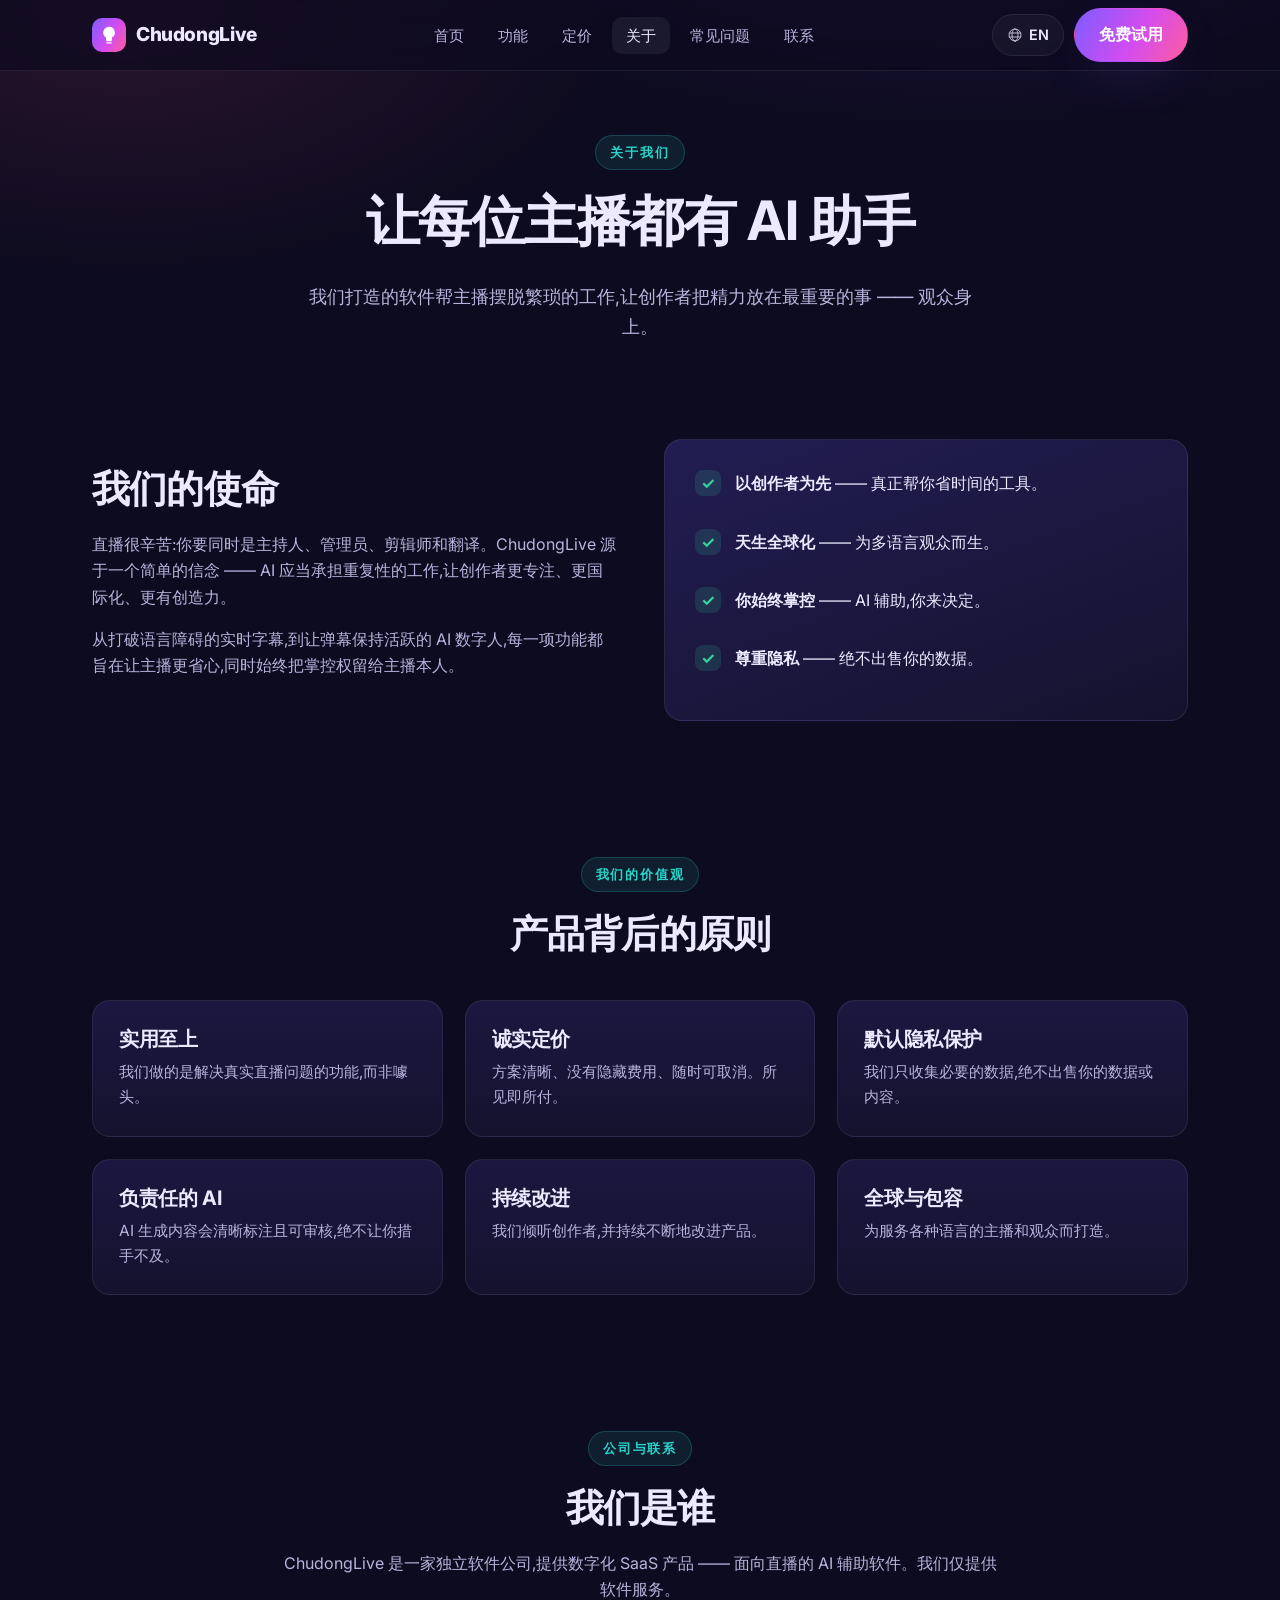
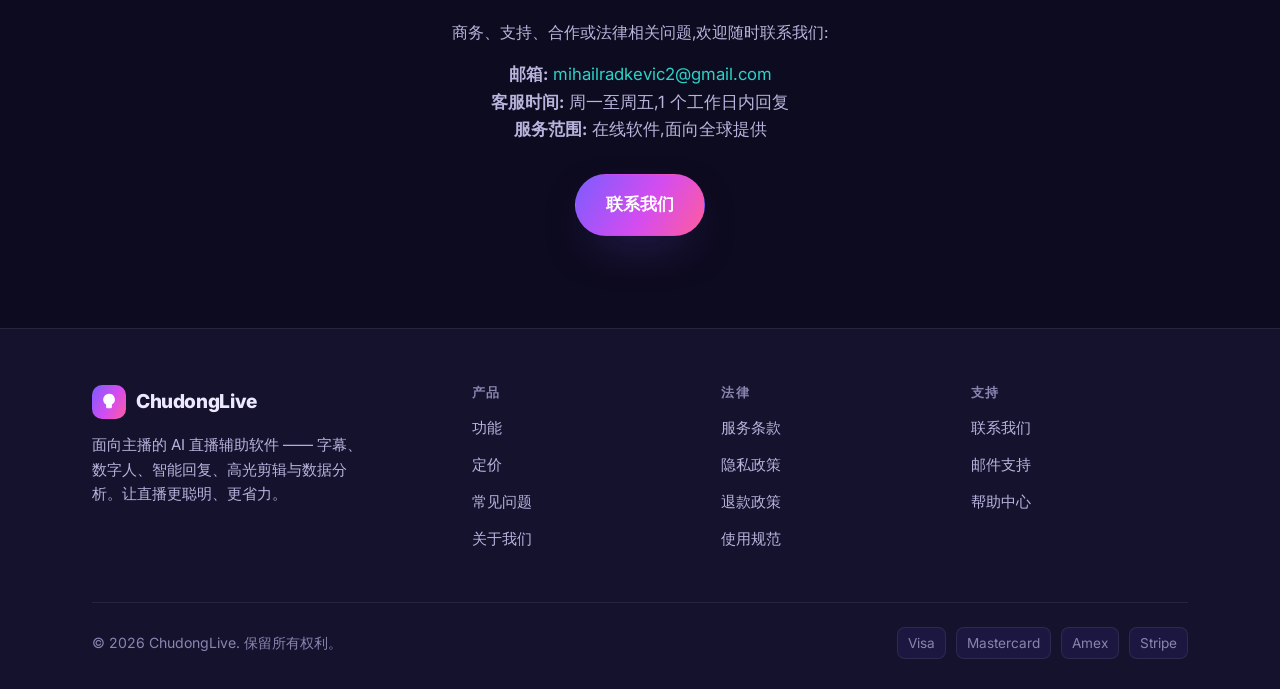
==== commit 38bd7c11: "Fix language toggle: default Chinese, show one language at a time, bust CSS/JS cache - Default langu" ====
--- a/about.html
+++ b/about.html
@@ -3,13 +3,13 @@
 <head>
   <meta charset="UTF-8" />
   <meta name="viewport" content="width=device-width, initial-scale=1.0" />
-  <script>(function(){try{var l=localStorage.getItem('lang')||((navigator.language||'').toLowerCase().indexOf('zh')===0?'zh':'en');l=l==='zh'?'zh':'en';document.documentElement.setAttribute('data-lang',l);document.documentElement.setAttribute('lang',l==='zh'?'zh-CN':'en');}catch(e){document.documentElement.setAttribute('data-lang','en');}})();</script>
+  <script>(function(){try{var l=localStorage.getItem('lang')||'zh';l=l==='zh'?'zh':'en';document.documentElement.setAttribute('data-lang',l);document.documentElement.setAttribute('lang',l==='zh'?'zh-CN':'en');}catch(e){document.documentElement.setAttribute('data-lang','en');}})();</script>
   <title>About — ChudongLive | 关于 — AI 直播助手</title>
   <meta name="description" content="About ChudongLive — our mission to give every live streamer an AI copilot. | 关于 ChudongLive,以及我们的使命。" />
   <link rel="preconnect" href="https://fonts.googleapis.com" />
   <link rel="preconnect" href="https://fonts.gstatic.com" crossorigin />
   <link href="https://fonts.googleapis.com/css2?family=Inter:wght@400;500;600;700;800&display=swap" rel="stylesheet" />
-  <link rel="stylesheet" href="css/styles.css" />
+  <link rel="stylesheet" href="css/styles.css?v=2" />
   <link rel="icon" href="assets/favicon.svg" type="image/svg+xml" />
 </head>
 <body>
@@ -106,6 +106,6 @@
       </div>
     </div>
   </footer>
-  <script src="js/main.js"></script>
+  <script src="js/main.js?v=2"></script>
 </body>
 </html>
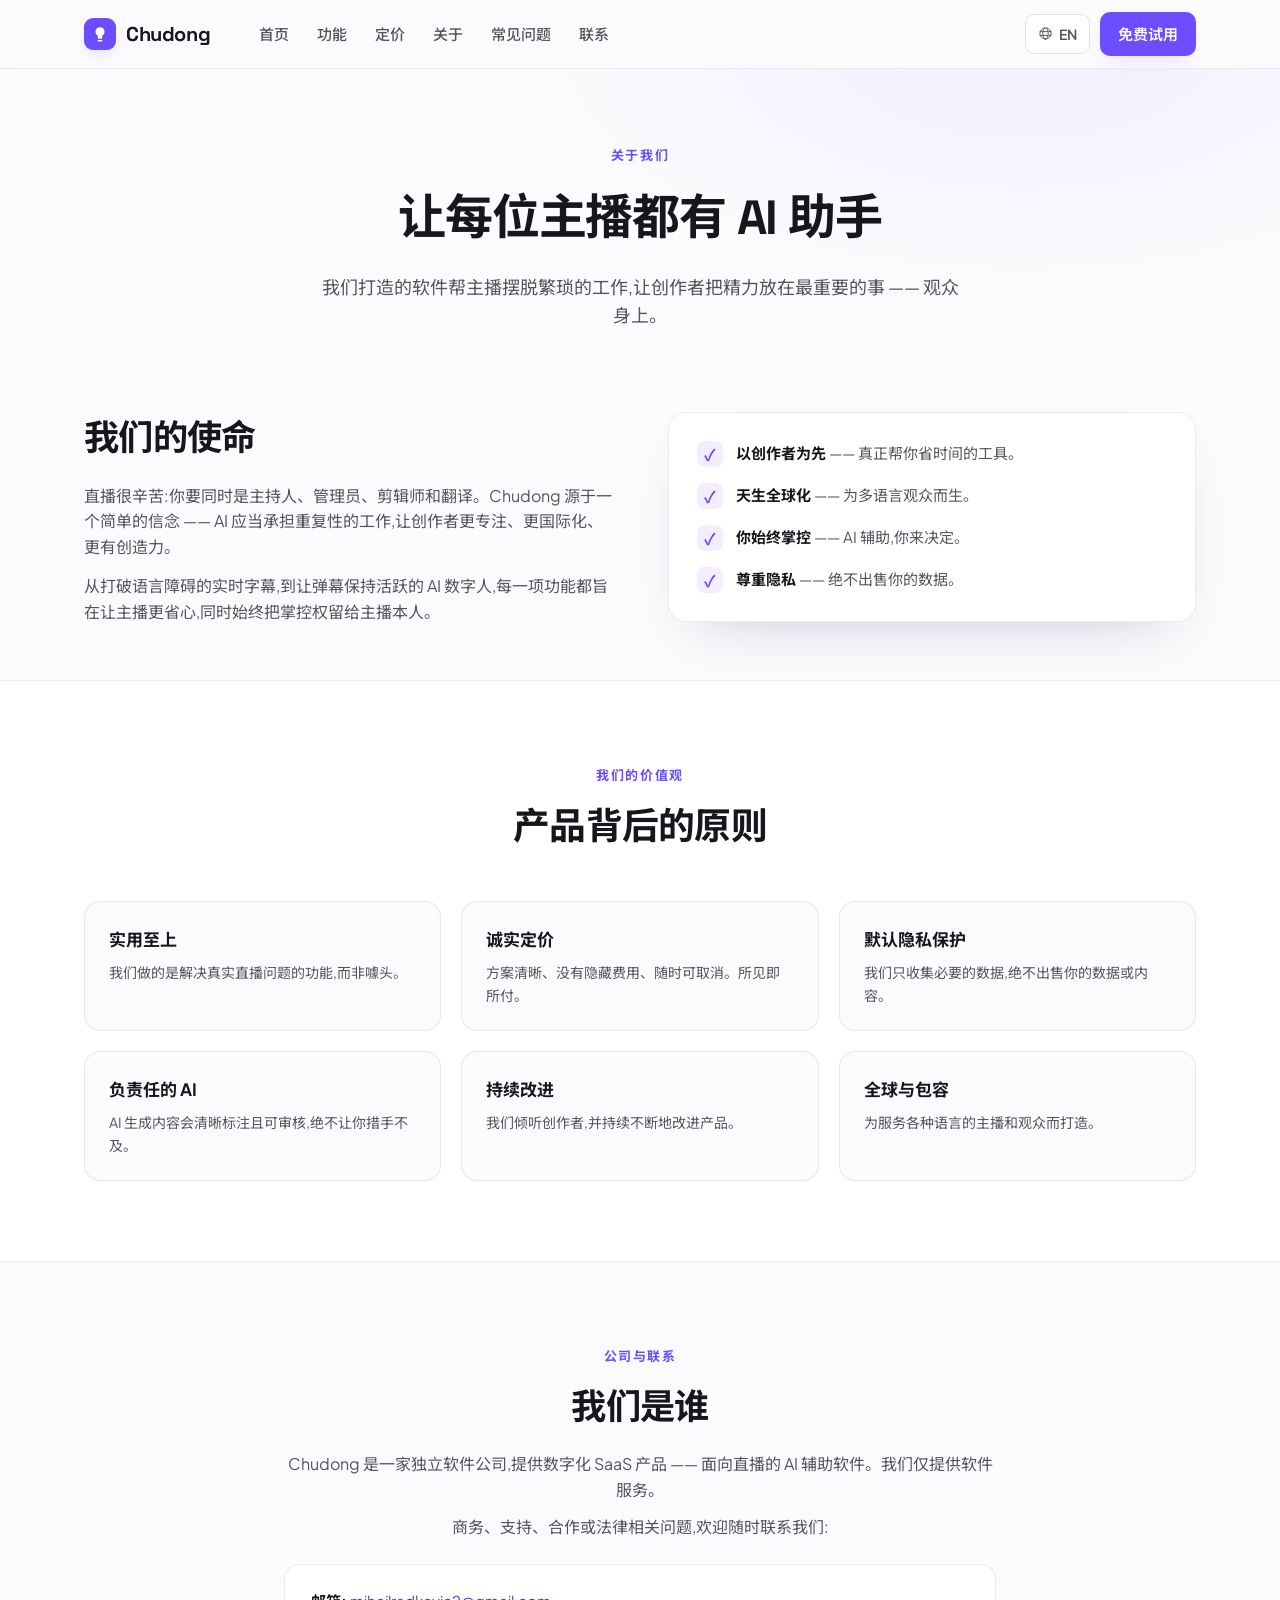
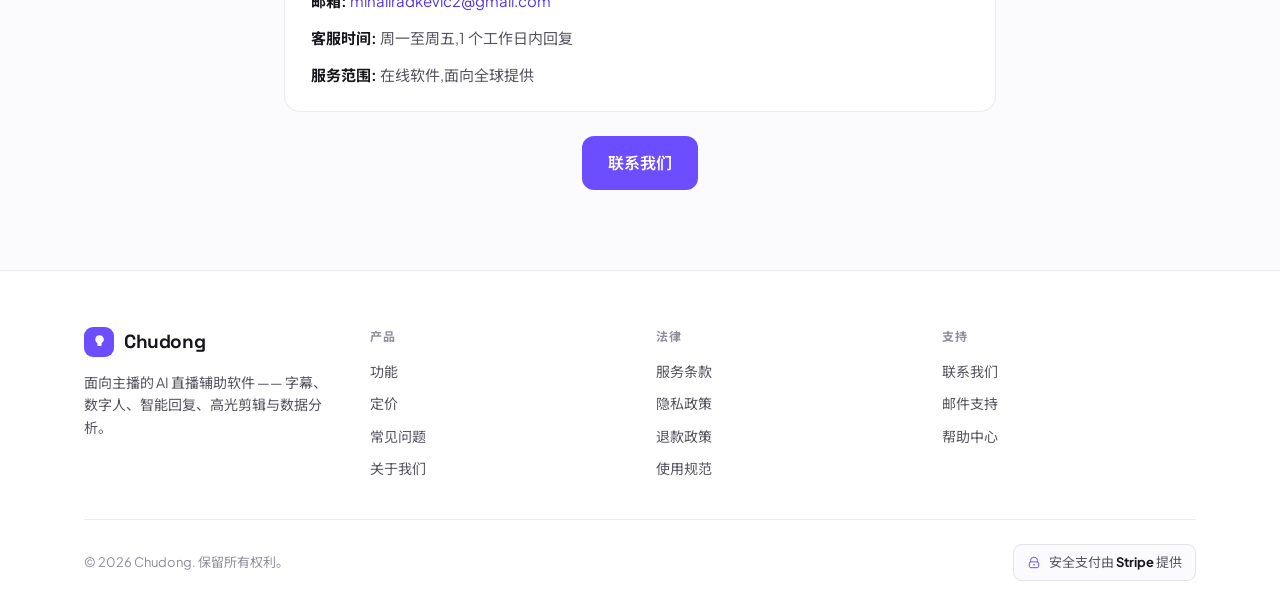
==== commit d389b51b: "Deploy redesigned static site (clean HTML, no React runtime) Replace pages with the converted redesi" ====
--- a/about.html
+++ b/about.html
@@ -1,111 +1,165 @@
 <!DOCTYPE html>
-<html lang="en">
+<html lang="zh">
 <head>
-  <meta charset="UTF-8" />
-  <meta name="viewport" content="width=device-width, initial-scale=1.0" />
-  <script>(function(){try{var l=localStorage.getItem('lang')||'zh';l=l==='zh'?'zh':'en';document.documentElement.setAttribute('data-lang',l);document.documentElement.setAttribute('lang',l==='zh'?'zh-CN':'en');}catch(e){document.documentElement.setAttribute('data-lang','en');}})();</script>
-  <title>About — ChudongLive | 关于 — AI 直播助手</title>
-  <meta name="description" content="About ChudongLive — our mission to give every live streamer an AI copilot. | 关于 ChudongLive,以及我们的使命。" />
-  <link rel="preconnect" href="https://fonts.googleapis.com" />
-  <link rel="preconnect" href="https://fonts.gstatic.com" crossorigin />
-  <link href="https://fonts.googleapis.com/css2?family=Inter:wght@400;500;600;700;800&display=swap" rel="stylesheet" />
-  <link rel="stylesheet" href="css/styles.css?v=2" />
-  <link rel="icon" href="assets/favicon.svg" type="image/svg+xml" />
+<meta charset="utf-8">
+<meta name="viewport" content="width=device-width, initial-scale=1">
+<title>关于 About — ChudongLive</title>
+<link rel="icon" href="assets/favicon.svg" type="image/svg+xml">
+<script>(function(){try{var l=localStorage.getItem('lang')||'zh';document.documentElement.setAttribute('data-lang',l==='zh'?'zh':'en');}catch(e){document.documentElement.setAttribute('data-lang','zh');}})();</script>
+<link rel="preconnect" href="https://fonts.googleapis.com">
+<link rel="preconnect" href="https://fonts.gstatic.com" crossorigin>
+<link href="https://fonts.googleapis.com/css2?family=Plus+Jakarta+Sans:wght@400;500;600;700;800&family=Space+Grotesk:wght@500;600;700&family=Noto+Sans+SC:wght@400;500;700&display=swap" rel="stylesheet">
+<style>
+  html,body{margin:0;padding:0}*{box-sizing:border-box}
+  body{background:#FBFBFD;-webkit-font-smoothing:antialiased}
+  [data-lang="en"] .lx-zh{display:none!important}
+  [data-lang="zh"] .lx-en{display:none!important}
+</style>
 </head>
 <body>
-  <header class="site-header">
-    <div class="container">
-      <nav class="nav">
-        <a class="brand" href="index.html"><span class="logo-mark"><svg viewBox="0 0 24 24" fill="none"><path d="M12 2a7 7 0 0 0-7 7c0 2.6 1.4 4.9 3.5 6.1V18a1.5 1.5 0 0 0 1.5 1.5h4A1.5 1.5 0 0 0 15.5 18v-2.9A7 7 0 0 0 12 2Z" fill="#fff"/><path d="M9.5 21.5h5" stroke="#fff" stroke-width="1.6" stroke-linecap="round"/></svg></span>ChudongLive</a>
-        <ul class="nav-links">
-          <li><a href="index.html"><span class="lx-en">Home</span><span class="lx-zh">首页</span></a></li>
-          <li><a href="features.html"><span class="lx-en">Features</span><span class="lx-zh">功能</span></a></li>
-          <li><a href="pricing.html"><span class="lx-en">Pricing</span><span class="lx-zh">定价</span></a></li>
-          <li><a href="about.html"><span class="lx-en">About</span><span class="lx-zh">关于</span></a></li>
-          <li><a href="faq.html"><span class="lx-en">FAQ</span><span class="lx-zh">常见问题</span></a></li>
-          <li><a href="contact.html"><span class="lx-en">Contact</span><span class="lx-zh">联系</span></a></li>
-        </ul>
-        <div class="nav-cta">
-          <button class="lang-toggle" data-lang-toggle aria-label="Switch language / 切换语言"><svg viewBox="0 0 24 24" fill="none"><path d="M12 21a9 9 0 1 0 0-18 9 9 0 0 0 0 18Zm0 0c2.5 0 4.5-4 4.5-9S14.5 3 12 3 7.5 7 7.5 12s2 9 4.5 9ZM3.5 9h17M3.5 15h17" stroke="currentColor" stroke-width="1.5" stroke-linecap="round"/></svg><span class="lx-en">中文</span><span class="lx-zh">EN</span></button>
-          <a href="pricing.html" class="btn btn-primary"><span class="lx-en">Start free</span><span class="lx-zh">免费试用</span></a>
-        </div>
-        <button class="nav-toggle" aria-label="Menu"><svg viewBox="0 0 24 24" fill="none"><path d="M4 7h16M4 12h16M4 17h16" stroke="currentColor" stroke-width="2" stroke-linecap="round"/></svg></button>
-      </nav>
+
+<div style="font-family:'Plus Jakarta Sans','Noto Sans SC',system-ui,sans-serif;color:#17161C;background:#FBFBFD;line-height:1.6;--brand:#6C4DFF;--brand-deep:#5334E6;--brand-soft:#F2EEFF;--brand-ring:rgba(108,77,255,.28)">
+
+  
+<header style="position:sticky;top:0;z-index:50;background:rgba(251,251,253,.82);backdrop-filter:saturate(160%) blur(14px);border-bottom:1px solid rgba(23,22,30,.07);font-family:'Plus Jakarta Sans','Noto Sans SC',system-ui,sans-serif">
+  <div style="max-width:1160px;margin:0 auto;padding:0 24px;display:flex;align-items:center;gap:18px;height:68px">
+    <a href="index.html" style="display:flex;align-items:center;gap:10px;color:#17161C;font-weight:800;font-size:20px;letter-spacing:-.02em;text-decoration:none;font-family:'Space Grotesk',sans-serif">
+      <span style="width:32px;height:32px;border-radius:9px;background:var(--brand,#6C4DFF);display:grid;place-items:center;box-shadow:0 6px 16px -6px var(--brand-ring,rgba(108,77,255,.28))">
+        <svg viewBox="0 0 24 24" width="18" height="18" fill="none"><path d="M12 3a6 6 0 0 0-6 6c0 2.2 1.2 4.1 3 5.2V17a1.3 1.3 0 0 0 1.3 1.3h3.4A1.3 1.3 0 0 0 15 17v-2.8a6 6 0 0 0-3-11.2Z" fill="#fff"/><path d="M9.6 21h4.8" stroke="#fff" stroke-width="1.7" stroke-linecap="round"/></svg>
+      </span>
+      Chudong
+    </a>
+    <nav style="display:flex;align-items:center;gap:2px;margin-left:18px;flex-wrap:wrap">
+      <a data-nav="home" href="index.html" style="color:#56535F;padding:8px 13px;border-radius:9px;font-weight:500;font-size:15px;text-decoration:none"><span class="lx-en">Home</span><span class="lx-zh">首页</span></a>
+      <a data-nav="features" href="features.html" style="color:#56535F;padding:8px 13px;border-radius:9px;font-weight:500;font-size:15px;text-decoration:none"><span class="lx-en">Features</span><span class="lx-zh">功能</span></a>
+      <a data-nav="pricing" href="pricing.html" style="color:#56535F;padding:8px 13px;border-radius:9px;font-weight:500;font-size:15px;text-decoration:none"><span class="lx-en">Pricing</span><span class="lx-zh">定价</span></a>
+      <a data-nav="about" href="about.html" style="color:#56535F;padding:8px 13px;border-radius:9px;font-weight:500;font-size:15px;text-decoration:none"><span class="lx-en">About</span><span class="lx-zh">关于</span></a>
+      <a data-nav="faq" href="faq.html" style="color:#56535F;padding:8px 13px;border-radius:9px;font-weight:500;font-size:15px;text-decoration:none"><span class="lx-en">FAQ</span><span class="lx-zh">常见问题</span></a>
+      <a data-nav="contact" href="contact.html" style="color:#56535F;padding:8px 13px;border-radius:9px;font-weight:500;font-size:15px;text-decoration:none"><span class="lx-en">Contact</span><span class="lx-zh">联系</span></a>
+    </nav>
+    <div style="margin-left:auto;display:flex;align-items:center;gap:10px">
+      <button onclick="__cdLang()" aria-label="切换语言" style="display:inline-flex;align-items:center;gap:6px;background:#fff;color:#56535F;border:1px solid rgba(23,22,30,.12);border-radius:9px;padding:8px 12px;font:inherit;font-size:14px;font-weight:600;cursor:pointer">
+        <svg viewBox="0 0 24 24" width="15" height="15" fill="none"><path d="M12 21a9 9 0 1 0 0-18 9 9 0 0 0 0 18Zm0 0c2.4 0 4.3-4 4.3-9S14.4 3 12 3 7.7 7 7.7 12s1.9 9 4.3 9ZM3.5 9h17M3.5 15h17" stroke="currentColor" stroke-width="1.5" stroke-linecap="round"/></svg>
+        <span class="lx-en">中文</span><span class="lx-zh">EN</span>
+      </button>
+      <a href="pricing.html" style="display:inline-flex;align-items:center;background:var(--brand,#6C4DFF);color:#fff;border-radius:10px;padding:10px 18px;font-weight:600;font-size:15px;text-decoration:none;box-shadow:0 8px 20px -10px var(--brand-ring,rgba(108,77,255,.28))"><span class="lx-en">Start free</span><span class="lx-zh">免费试用</span></a>
     </div>
-  </header>
+  </div>
+</header>
 
-  <section class="page-hero">
-    <div class="container">
-      <span class="eyebrow"><span class="lx-en">About us</span><span class="lx-zh">关于我们</span></span>
-      <h1><span class="lx-en">An AI copilot for every streamer</span><span class="lx-zh">让每位主播都有 AI 助手</span></h1>
-      <p class="lead"><span class="lx-en">We build software that takes the busywork out of live streaming, so creators can spend their energy where it matters — on their audience.</span><span class="lx-zh">我们打造的软件帮主播摆脱繁琐的工作,让创作者把精力放在最重要的事 —— 观众身上。</span></p>
+
+  <section style="position:relative;overflow:hidden">
+    <div style="position:absolute;inset:0;background:radial-gradient(800px 400px at 80% -10%, var(--brand-soft,#F2EEFF), transparent 60%);pointer-events:none"></div>
+    <div style="position:relative;max-width:820px;margin:0 auto;padding:72px 24px 24px;text-align:center">
+      <span style="display:inline-block;font-size:13px;font-weight:700;letter-spacing:.12em;text-transform:uppercase;color:var(--brand,#6C4DFF);margin-bottom:14px"><span class="lx-en">About us</span><span class="lx-zh">关于我们</span></span>
+      <h1 style="font-family:'Space Grotesk','Noto Sans SC',sans-serif;font-weight:700;letter-spacing:-.025em;font-size:clamp(2rem,4vw,3rem);margin:0 0 16px"><span class="lx-en">An AI copilot for every streamer</span><span class="lx-zh">让每位主播都有 AI 助手</span></h1>
+      <p style="font-size:18px;color:#56535F;max-width:640px;margin:0 auto"><span class="lx-en">We build software that takes the busywork out of live streaming, so creators can spend their energy where it matters — on their audience.</span><span class="lx-zh">我们打造的软件帮主播摆脱繁琐的工作,让创作者把精力放在最重要的事 —— 观众身上。</span></p>
     </div>
   </section>
 
-  <section class="section-sm">
-    <div class="container split">
-      <div>
-        <h2><span class="lx-en">Our mission</span><span class="lx-zh">我们的使命</span></h2>
-        <p><span class="lx-en">Live streaming is demanding: you're a host, moderator, editor, and translator all at once. ChudongLive started with a simple belief — that AI should handle the repetitive parts so creators can be more present, more global, and more creative.</span><span class="lx-zh">直播很辛苦:你要同时是主持人、管理员、剪辑师和翻译。ChudongLive 源于一个简单的信念 —— AI 应当承担重复性的工作,让创作者更专注、更国际化、更有创造力。</span></p>
-        <p><span class="lx-en">From real-time captions that break language barriers to AI co-hosts that keep chats lively, every feature is designed to make a streamer's life easier without ever taking control away from them.</span><span class="lx-zh">从打破语言障碍的实时字幕,到让弹幕保持活跃的 AI 数字人,每一项功能都旨在让主播更省心,同时始终把掌控权留给主播本人。</span></p>
+  <!-- mission split -->
+  <section style="max-width:1160px;margin:0 auto;padding:56px 24px">
+    <div style="display:flex;flex-wrap:wrap;gap:56px;align-items:center">
+      <div style="flex:1 1 360px;min-width:300px">
+        <h2 style="font-family:'Space Grotesk','Noto Sans SC',sans-serif;font-weight:700;letter-spacing:-.02em;font-size:clamp(1.6rem,3vw,2.2rem);margin:0 0 16px"><span class="lx-en">Our mission</span><span class="lx-zh">我们的使命</span></h2>
+        <p style="font-size:16px;color:#56535F;margin:0 0 14px"><span class="lx-en">Live streaming is demanding: you're a host, moderator, editor, and translator all at once. Chudong started with a simple belief — that AI should handle the repetitive parts so creators can be more present, more global, and more creative.</span><span class="lx-zh">直播很辛苦:你要同时是主持人、管理员、剪辑师和翻译。Chudong 源于一个简单的信念 —— AI 应当承担重复性的工作,让创作者更专注、更国际化、更有创造力。</span></p>
+        <p style="font-size:16px;color:#56535F;margin:0"><span class="lx-en">From real-time captions that break language barriers to AI co-hosts that keep chats lively, every feature is designed to make a streamer's life easier without ever taking control away from them.</span><span class="lx-zh">从打破语言障碍的实时字幕,到让弹幕保持活跃的 AI 数字人,每一项功能都旨在让主播更省心,同时始终把掌控权留给主播本人。</span></p>
       </div>
-      <div class="feature-visual">
-        <div class="value-row"><span class="check">✓</span><div><span class="lx-en"><strong>Creator-first</strong> — tools that save real time.</span><span class="lx-zh"><strong>以创作者为先</strong> —— 真正帮你省时间的工具。</span></div></div>
-        <div class="value-row"><span class="check">✓</span><div><span class="lx-en"><strong>Global by design</strong> — built for multilingual audiences.</span><span class="lx-zh"><strong>天生全球化</strong> —— 为多语言观众而生。</span></div></div>
-        <div class="value-row"><span class="check">✓</span><div><span class="lx-en"><strong>You stay in control</strong> — AI assists, you decide.</span><span class="lx-zh"><strong>你始终掌控</strong> —— AI 辅助,你来决定。</span></div></div>
-        <div class="value-row"><span class="check">✓</span><div><span class="lx-en"><strong>Privacy respected</strong> — your data is never sold.</span><span class="lx-zh"><strong>尊重隐私</strong> —— 绝不出售你的数据。</span></div></div>
+      <div style="flex:1 1 360px;min-width:300px">
+        <div style="background:#fff;border:1px solid rgba(23,22,30,.08);border-radius:18px;padding:28px;display:flex;flex-direction:column;gap:16px;box-shadow:0 24px 60px -34px rgba(34,20,80,.3)">
+          <div style="display:flex;gap:13px"><span style="flex-shrink:0;width:26px;height:26px;border-radius:8px;background:var(--brand-soft,#F2EEFF);color:var(--brand,#6C4DFF);display:grid;place-items:center;font-weight:700">✓</span><div style="font-size:15px;color:#56535F"><span class="lx-en"><strong style="color:#17161C">Creator-first</strong> — tools that save real time.</span><span class="lx-zh"><strong style="color:#17161C">以创作者为先</strong> —— 真正帮你省时间的工具。</span></div></div>
+          <div style="display:flex;gap:13px"><span style="flex-shrink:0;width:26px;height:26px;border-radius:8px;background:var(--brand-soft,#F2EEFF);color:var(--brand,#6C4DFF);display:grid;place-items:center;font-weight:700">✓</span><div style="font-size:15px;color:#56535F"><span class="lx-en"><strong style="color:#17161C">Global by design</strong> — built for multilingual audiences.</span><span class="lx-zh"><strong style="color:#17161C">天生全球化</strong> —— 为多语言观众而生。</span></div></div>
+          <div style="display:flex;gap:13px"><span style="flex-shrink:0;width:26px;height:26px;border-radius:8px;background:var(--brand-soft,#F2EEFF);color:var(--brand,#6C4DFF);display:grid;place-items:center;font-weight:700">✓</span><div style="font-size:15px;color:#56535F"><span class="lx-en"><strong style="color:#17161C">You stay in control</strong> — AI assists, you decide.</span><span class="lx-zh"><strong style="color:#17161C">你始终掌控</strong> —— AI 辅助,你来决定。</span></div></div>
+          <div style="display:flex;gap:13px"><span style="flex-shrink:0;width:26px;height:26px;border-radius:8px;background:var(--brand-soft,#F2EEFF);color:var(--brand,#6C4DFF);display:grid;place-items:center;font-weight:700">✓</span><div style="font-size:15px;color:#56535F"><span class="lx-en"><strong style="color:#17161C">Privacy respected</strong> — your data is never sold.</span><span class="lx-zh"><strong style="color:#17161C">尊重隐私</strong> —— 绝不出售你的数据。</span></div></div>
+        </div>
       </div>
     </div>
   </section>
 
-  <section class="section">
-    <div class="container">
-      <div class="center"><span class="eyebrow"><span class="lx-en">What we value</span><span class="lx-zh">我们的价值观</span></span><h2><span class="lx-en">The principles behind our product</span><span class="lx-zh">产品背后的原则</span></h2></div>
-      <div class="grid grid-3" style="margin-top:44px">
-        <div class="card"><h3><span class="lx-en">Useful, not flashy</span><span class="lx-zh">实用至上</span></h3><p><span class="lx-en">We ship features that solve real streaming problems, not gimmicks.</span><span class="lx-zh">我们做的是解决真实直播问题的功能,而非噱头。</span></p></div>
-        <div class="card"><h3><span class="lx-en">Honest pricing</span><span class="lx-zh">诚实定价</span></h3><p><span class="lx-en">Clear plans, no hidden fees, cancel anytime. What you see is what you pay.</span><span class="lx-zh">方案清晰、没有隐藏费用、随时可取消。所见即所付。</span></p></div>
-        <div class="card"><h3><span class="lx-en">Privacy by default</span><span class="lx-zh">默认隐私保护</span></h3><p><span class="lx-en">We collect only what we need and never sell your data or content.</span><span class="lx-zh">我们只收集必要的数据,绝不出售你的数据或内容。</span></p></div>
-        <div class="card"><h3><span class="lx-en">Responsible AI</span><span class="lx-zh">负责任的 AI</span></h3><p><span class="lx-en">AI output is clearly labeled and always reviewable, so you're never surprised.</span><span class="lx-zh">AI 生成内容会清晰标注且可审核,绝不让你措手不及。</span></p></div>
-        <div class="card"><h3><span class="lx-en">Always improving</span><span class="lx-zh">持续改进</span></h3><p><span class="lx-en">We listen to creators and ship improvements constantly.</span><span class="lx-zh">我们倾听创作者,并持续不断地改进产品。</span></p></div>
-        <div class="card"><h3><span class="lx-en">Global &amp; inclusive</span><span class="lx-zh">全球与包容</span></h3><p><span class="lx-en">Built to serve streamers and audiences in every language.</span><span class="lx-zh">为服务各种语言的主播和观众而打造。</span></p></div>
+  <!-- values grid -->
+  <section style="background:#fff;border-top:1px solid rgba(23,22,30,.07);border-bottom:1px solid rgba(23,22,30,.07)">
+    <div style="max-width:1160px;margin:0 auto;padding:80px 24px">
+      <div style="text-align:center;margin-bottom:44px">
+        <span style="display:inline-block;font-size:13px;font-weight:700;letter-spacing:.12em;text-transform:uppercase;color:var(--brand,#6C4DFF);margin-bottom:12px"><span class="lx-en">What we value</span><span class="lx-zh">我们的价值观</span></span>
+        <h2 style="font-family:'Space Grotesk','Noto Sans SC',sans-serif;font-weight:700;letter-spacing:-.02em;font-size:clamp(1.6rem,3vw,2.3rem);margin:0"><span class="lx-en">The principles behind our product</span><span class="lx-zh">产品背后的原则</span></h2>
+      </div>
+      <div style="display:grid;grid-template-columns:repeat(auto-fit,minmax(300px,1fr));gap:20px">
+        <div style="background:#FBFBFD;border:1px solid rgba(23,22,30,.08);border-radius:16px;padding:24px"><h3 style="font-size:17px;font-weight:700;margin:0 0 8px"><span class="lx-en">Useful, not flashy</span><span class="lx-zh">实用至上</span></h3><p style="font-size:14px;color:#56535F;margin:0"><span class="lx-en">We ship features that solve real streaming problems, not gimmicks.</span><span class="lx-zh">我们做的是解决真实直播问题的功能,而非噱头。</span></p></div>
+        <div style="background:#FBFBFD;border:1px solid rgba(23,22,30,.08);border-radius:16px;padding:24px"><h3 style="font-size:17px;font-weight:700;margin:0 0 8px"><span class="lx-en">Honest pricing</span><span class="lx-zh">诚实定价</span></h3><p style="font-size:14px;color:#56535F;margin:0"><span class="lx-en">Clear plans, no hidden fees, cancel anytime. What you see is what you pay.</span><span class="lx-zh">方案清晰、没有隐藏费用、随时可取消。所见即所付。</span></p></div>
+        <div style="background:#FBFBFD;border:1px solid rgba(23,22,30,.08);border-radius:16px;padding:24px"><h3 style="font-size:17px;font-weight:700;margin:0 0 8px"><span class="lx-en">Privacy by default</span><span class="lx-zh">默认隐私保护</span></h3><p style="font-size:14px;color:#56535F;margin:0"><span class="lx-en">We collect only what we need and never sell your data or content.</span><span class="lx-zh">我们只收集必要的数据,绝不出售你的数据或内容。</span></p></div>
+        <div style="background:#FBFBFD;border:1px solid rgba(23,22,30,.08);border-radius:16px;padding:24px"><h3 style="font-size:17px;font-weight:700;margin:0 0 8px"><span class="lx-en">Responsible AI</span><span class="lx-zh">负责任的 AI</span></h3><p style="font-size:14px;color:#56535F;margin:0"><span class="lx-en">AI output is clearly labeled and always reviewable, so you're never surprised.</span><span class="lx-zh">AI 生成内容会清晰标注且可审核,绝不让你措手不及。</span></p></div>
+        <div style="background:#FBFBFD;border:1px solid rgba(23,22,30,.08);border-radius:16px;padding:24px"><h3 style="font-size:17px;font-weight:700;margin:0 0 8px"><span class="lx-en">Always improving</span><span class="lx-zh">持续改进</span></h3><p style="font-size:14px;color:#56535F;margin:0"><span class="lx-en">We listen to creators and ship improvements constantly.</span><span class="lx-zh">我们倾听创作者,并持续不断地改进产品。</span></p></div>
+        <div style="background:#FBFBFD;border:1px solid rgba(23,22,30,.08);border-radius:16px;padding:24px"><h3 style="font-size:17px;font-weight:700;margin:0 0 8px"><span class="lx-en">Global &amp; inclusive</span><span class="lx-zh">全球与包容</span></h3><p style="font-size:14px;color:#56535F;margin:0"><span class="lx-en">Built to serve streamers and audiences in every language.</span><span class="lx-zh">为服务各种语言的主播和观众而打造。</span></p></div>
       </div>
     </div>
   </section>
 
-  <section class="section-sm">
-    <div class="container">
-      <div class="center" style="max-width:720px;margin:0 auto">
-        <span class="eyebrow"><span class="lx-en">Company &amp; contact</span><span class="lx-zh">公司与联系</span></span>
-        <h2><span class="lx-en">Who we are</span><span class="lx-zh">我们是谁</span></h2>
-        <p><span class="lx-en">ChudongLive is an independent software company offering a digital SaaS product — AI assistant software for live streaming. We provide software services only.</span><span class="lx-zh">ChudongLive 是一家独立软件公司,提供数字化 SaaS 产品 —— 面向直播的 AI 辅助软件。我们仅提供软件服务。</span></p>
-        <p><span class="lx-en">For business, support, partnership, or legal inquiries, reach us any time:</span><span class="lx-zh">商务、支持、合作或法律相关问题,欢迎随时联系我们:</span></p>
-        <p style="font-size:1.05rem">
-          <strong><span class="lx-en">Email:</span><span class="lx-zh">邮箱:</span></strong> <a href="mailto:mihailradkevic2@gmail.com">mihailradkevic2@gmail.com</a><br>
-          <strong><span class="lx-en">Support hours:</span><span class="lx-zh">客服时间:</span></strong> <span class="lx-en">Monday–Friday, replies within 1 business day</span><span class="lx-zh">周一至周五,1 个工作日内回复</span><br>
-          <strong><span class="lx-en">Availability:</span><span class="lx-zh">服务范围:</span></strong> <span class="lx-en">Online software, available worldwide</span><span class="lx-zh">在线软件,面向全球提供</span>
-        </p>
-        <a href="contact.html" class="btn btn-primary btn-lg" style="margin-top:14px"><span class="lx-en">Contact us</span><span class="lx-zh">联系我们</span></a>
-      </div>
+  <!-- company & contact -->
+  <section style="max-width:760px;margin:0 auto;padding:80px 24px">
+    <div style="text-align:center">
+      <span style="display:inline-block;font-size:13px;font-weight:700;letter-spacing:.12em;text-transform:uppercase;color:var(--brand,#6C4DFF);margin-bottom:12px"><span class="lx-en">Company &amp; contact</span><span class="lx-zh">公司与联系</span></span>
+      <h2 style="font-family:'Space Grotesk','Noto Sans SC',sans-serif;font-weight:700;letter-spacing:-.02em;font-size:clamp(1.6rem,3vw,2.2rem);margin:0 0 16px"><span class="lx-en">Who we are</span><span class="lx-zh">我们是谁</span></h2>
+      <p style="font-size:16px;color:#56535F;margin:0 0 12px"><span class="lx-en">Chudong is an independent software company offering a digital SaaS product — AI assistant software for live streaming. We provide software services only.</span><span class="lx-zh">Chudong 是一家独立软件公司,提供数字化 SaaS 产品 —— 面向直播的 AI 辅助软件。我们仅提供软件服务。</span></p>
+      <p style="font-size:16px;color:#56535F;margin:0 0 24px"><span class="lx-en">For business, support, partnership, or legal inquiries, reach us any time:</span><span class="lx-zh">商务、支持、合作或法律相关问题,欢迎随时联系我们:</span></p>
+    </div>
+    <div style="background:#fff;border:1px solid rgba(23,22,30,.08);border-radius:16px;padding:24px 26px;display:flex;flex-direction:column;gap:13px;font-size:15px;color:#56535F">
+      <div><strong style="color:#17161C"><span class="lx-en">Email:</span><span class="lx-zh">邮箱:</span></strong> <a href="mailto:mihailradkevic2@gmail.com" style="color:var(--brand-deep,#5334E6);text-decoration:none">mihailradkevic2@gmail.com</a></div>
+      <div><strong style="color:#17161C"><span class="lx-en">Support hours:</span><span class="lx-zh">客服时间:</span></strong> <span class="lx-en">Monday–Friday, replies within 1 business day</span><span class="lx-zh">周一至周五,1 个工作日内回复</span></div>
+      <div><strong style="color:#17161C"><span class="lx-en">Availability:</span><span class="lx-zh">服务范围:</span></strong> <span class="lx-en">Online software, available worldwide</span><span class="lx-zh">在线软件,面向全球提供</span></div>
+    </div>
+    <div style="text-align:center;margin-top:24px">
+      <a href="contact.html" style="display:inline-flex;align-items:center;background:var(--brand,#6C4DFF);color:#fff;border-radius:12px;padding:14px 26px;font-weight:600;font-size:16px;text-decoration:none"><span class="lx-en">Contact us</span><span class="lx-zh">联系我们</span></a>
     </div>
   </section>
 
-  <footer class="site-footer">
-    <div class="container">
-      <div class="footer-grid">
-        <div>
-          <a class="brand" href="index.html" style="margin-bottom:14px"><span class="logo-mark"><svg viewBox="0 0 24 24" fill="none"><path d="M12 2a7 7 0 0 0-7 7c0 2.6 1.4 4.9 3.5 6.1V18a1.5 1.5 0 0 0 1.5 1.5h4A1.5 1.5 0 0 0 15.5 18v-2.9A7 7 0 0 0 12 2Z" fill="#fff"/></svg></span>ChudongLive</a>
-          <p><span class="lx-en">AI assistant software for live streamers — captions, AI co-host, smart replies, highlights, and analytics. Stream smarter, not harder.</span><span class="lx-zh">面向主播的 AI 直播辅助软件 —— 字幕、数字人、智能回复、高光剪辑与数据分析。让直播更聪明、更省力。</span></p>
+  
+<footer style="background:#fff;border-top:1px solid rgba(23,22,30,.08);font-family:'Plus Jakarta Sans','Noto Sans SC',system-ui,sans-serif">
+  <div style="max-width:1160px;margin:0 auto;padding:56px 24px 30px">
+    <div style="display:grid;grid-template-columns:repeat(auto-fit,minmax(180px,1fr));gap:32px;margin-bottom:40px">
+      <div style="grid-column:span 1;min-width:220px">
+        <a href="index.html" style="display:flex;align-items:center;gap:10px;color:#17161C;font-weight:800;font-size:19px;letter-spacing:-.02em;text-decoration:none;font-family:'Space Grotesk',sans-serif;margin-bottom:14px"><span style="width:30px;height:30px;border-radius:9px;background:var(--brand,#6C4DFF);display:grid;place-items:center"><svg viewBox="0 0 24 24" width="17" height="17" fill="none"><path d="M12 3a6 6 0 0 0-6 6c0 2.2 1.2 4.1 3 5.2V17a1.3 1.3 0 0 0 1.3 1.3h3.4A1.3 1.3 0 0 0 15 17v-2.8a6 6 0 0 0-3-11.2Z" fill="#fff"/></svg></span>Chudong</a>
+        <p style="font-size:14px;color:#56535F;max-width:280px;margin:0"><span class="lx-en">AI assistant software for live streamers — captions, AI co-host, smart replies, highlights, and analytics.</span><span class="lx-zh">面向主播的 AI 直播辅助软件 —— 字幕、数字人、智能回复、高光剪辑与数据分析。</span></p>
+      </div>
+      <div>
+        <h4 style="font-size:12px;text-transform:uppercase;letter-spacing:.12em;color:#908D9C;margin:0 0 14px;font-weight:700"><span class="lx-en">Product</span><span class="lx-zh">产品</span></h4>
+        <div style="display:flex;flex-direction:column;gap:10px;font-size:14px">
+          <a href="features.html" style="color:#56535F;text-decoration:none"><span class="lx-en">Features</span><span class="lx-zh">功能</span></a>
+          <a href="pricing.html" style="color:#56535F;text-decoration:none"><span class="lx-en">Pricing</span><span class="lx-zh">定价</span></a>
+          <a href="faq.html" style="color:#56535F;text-decoration:none"><span class="lx-en">FAQ</span><span class="lx-zh">常见问题</span></a>
+          <a href="about.html" style="color:#56535F;text-decoration:none"><span class="lx-en">About us</span><span class="lx-zh">关于我们</span></a>
         </div>
-        <div><h4><span class="lx-en">Product</span><span class="lx-zh">产品</span></h4><ul><li><a href="features.html"><span class="lx-en">Features</span><span class="lx-zh">功能</span></a></li><li><a href="pricing.html"><span class="lx-en">Pricing</span><span class="lx-zh">定价</span></a></li><li><a href="faq.html"><span class="lx-en">FAQ</span><span class="lx-zh">常见问题</span></a></li><li><a href="about.html"><span class="lx-en">About us</span><span class="lx-zh">关于我们</span></a></li></ul></div>
-        <div><h4><span class="lx-en">Legal</span><span class="lx-zh">法律</span></h4><ul><li><a href="terms.html"><span class="lx-en">Terms of Service</span><span class="lx-zh">服务条款</span></a></li><li><a href="privacy.html"><span class="lx-en">Privacy Policy</span><span class="lx-zh">隐私政策</span></a></li><li><a href="refund.html"><span class="lx-en">Refund Policy</span><span class="lx-zh">退款政策</span></a></li><li><a href="guidelines.html"><span class="lx-en">Acceptable Use</span><span class="lx-zh">使用规范</span></a></li></ul></div>
-        <div><h4><span class="lx-en">Support</span><span class="lx-zh">支持</span></h4><ul><li><a href="contact.html"><span class="lx-en">Contact us</span><span class="lx-zh">联系我们</span></a></li><li><a href="mailto:mihailradkevic2@gmail.com"><span class="lx-en">Email support</span><span class="lx-zh">邮件支持</span></a></li><li><a href="faq.html"><span class="lx-en">Help center</span><span class="lx-zh">帮助中心</span></a></li></ul></div>
       </div>
-      <div class="footer-bottom">
-        <p>© <span data-year>2026</span> ChudongLive. <span class="lx-en">All rights reserved.</span><span class="lx-zh">保留所有权利。</span></p>
-        <div class="pay"><span>Visa</span><span>Mastercard</span><span>Amex</span><span>Stripe</span></div>
+      <div>
+        <h4 style="font-size:12px;text-transform:uppercase;letter-spacing:.12em;color:#908D9C;margin:0 0 14px;font-weight:700"><span class="lx-en">Legal</span><span class="lx-zh">法律</span></h4>
+        <div style="display:flex;flex-direction:column;gap:10px;font-size:14px">
+          <a href="terms.html" style="color:#56535F;text-decoration:none"><span class="lx-en">Terms of Service</span><span class="lx-zh">服务条款</span></a>
+          <a href="privacy.html" style="color:#56535F;text-decoration:none"><span class="lx-en">Privacy Policy</span><span class="lx-zh">隐私政策</span></a>
+          <a href="refund.html" style="color:#56535F;text-decoration:none"><span class="lx-en">Refund Policy</span><span class="lx-zh">退款政策</span></a>
+          <a href="guidelines.html" style="color:#56535F;text-decoration:none"><span class="lx-en">Acceptable Use</span><span class="lx-zh">使用规范</span></a>
+        </div>
+      </div>
+      <div>
+        <h4 style="font-size:12px;text-transform:uppercase;letter-spacing:.12em;color:#908D9C;margin:0 0 14px;font-weight:700"><span class="lx-en">Support</span><span class="lx-zh">支持</span></h4>
+        <div style="display:flex;flex-direction:column;gap:10px;font-size:14px">
+          <a href="contact.html" style="color:#56535F;text-decoration:none"><span class="lx-en">Contact us</span><span class="lx-zh">联系我们</span></a>
+          <a href="mailto:mihailradkevic2@gmail.com" style="color:#56535F;text-decoration:none"><span class="lx-en">Email support</span><span class="lx-zh">邮件支持</span></a>
+          <a href="faq.html" style="color:#56535F;text-decoration:none"><span class="lx-en">Help center</span><span class="lx-zh">帮助中心</span></a>
+        </div>
       </div>
     </div>
-  </footer>
-  <script src="js/main.js?v=2"></script>
+    <div style="border-top:1px solid rgba(23,22,30,.08);padding-top:24px;display:flex;justify-content:space-between;gap:16px;flex-wrap:wrap;align-items:center">
+      <p style="margin:0;font-size:13px;color:#908D9C">© 2026 Chudong. <span class="lx-en">All rights reserved.</span><span class="lx-zh">保留所有权利。</span></p>
+      <div style="display:inline-flex;gap:8px;align-items:center;font-size:13px;color:#56535F;background:#FBFBFD;border:1px solid rgba(23,22,30,.1);border-radius:9px;padding:7px 13px">
+        <svg viewBox="0 0 24 24" width="14" height="14" fill="none"><path d="M6 10V8a6 6 0 0 1 12 0v2" stroke="var(--brand,#6C4DFF)" stroke-width="1.7" stroke-linecap="round"/><rect x="4" y="10" width="16" height="10" rx="2.5" stroke="var(--brand,#6C4DFF)" stroke-width="1.7"/><circle cx="12" cy="15" r="1.4" fill="var(--brand,#6C4DFF)"/></svg>
+        <span class="lx-en">Secure payments powered by <strong style="color:#17161C;font-weight:700">Stripe</strong></span><span class="lx-zh">安全支付由 <strong style="color:#17161C;font-weight:700">Stripe</strong> 提供</span>
+      </div>
+    </div>
+  </div>
+</footer>
+
+
+</div>
+
+<script>function __cdLang(){var h=document.documentElement;var n=h.getAttribute('data-lang')==='zh'?'en':'zh';h.setAttribute('data-lang',n);try{localStorage.setItem('lang',n);}catch(e){}}function __cdForm(f){var m=document.getElementById('cdFormMsg');if(m){m.style.display='block';}if(f&&f.reset){f.reset();}return false;}</script>
 </body>
 </html>
